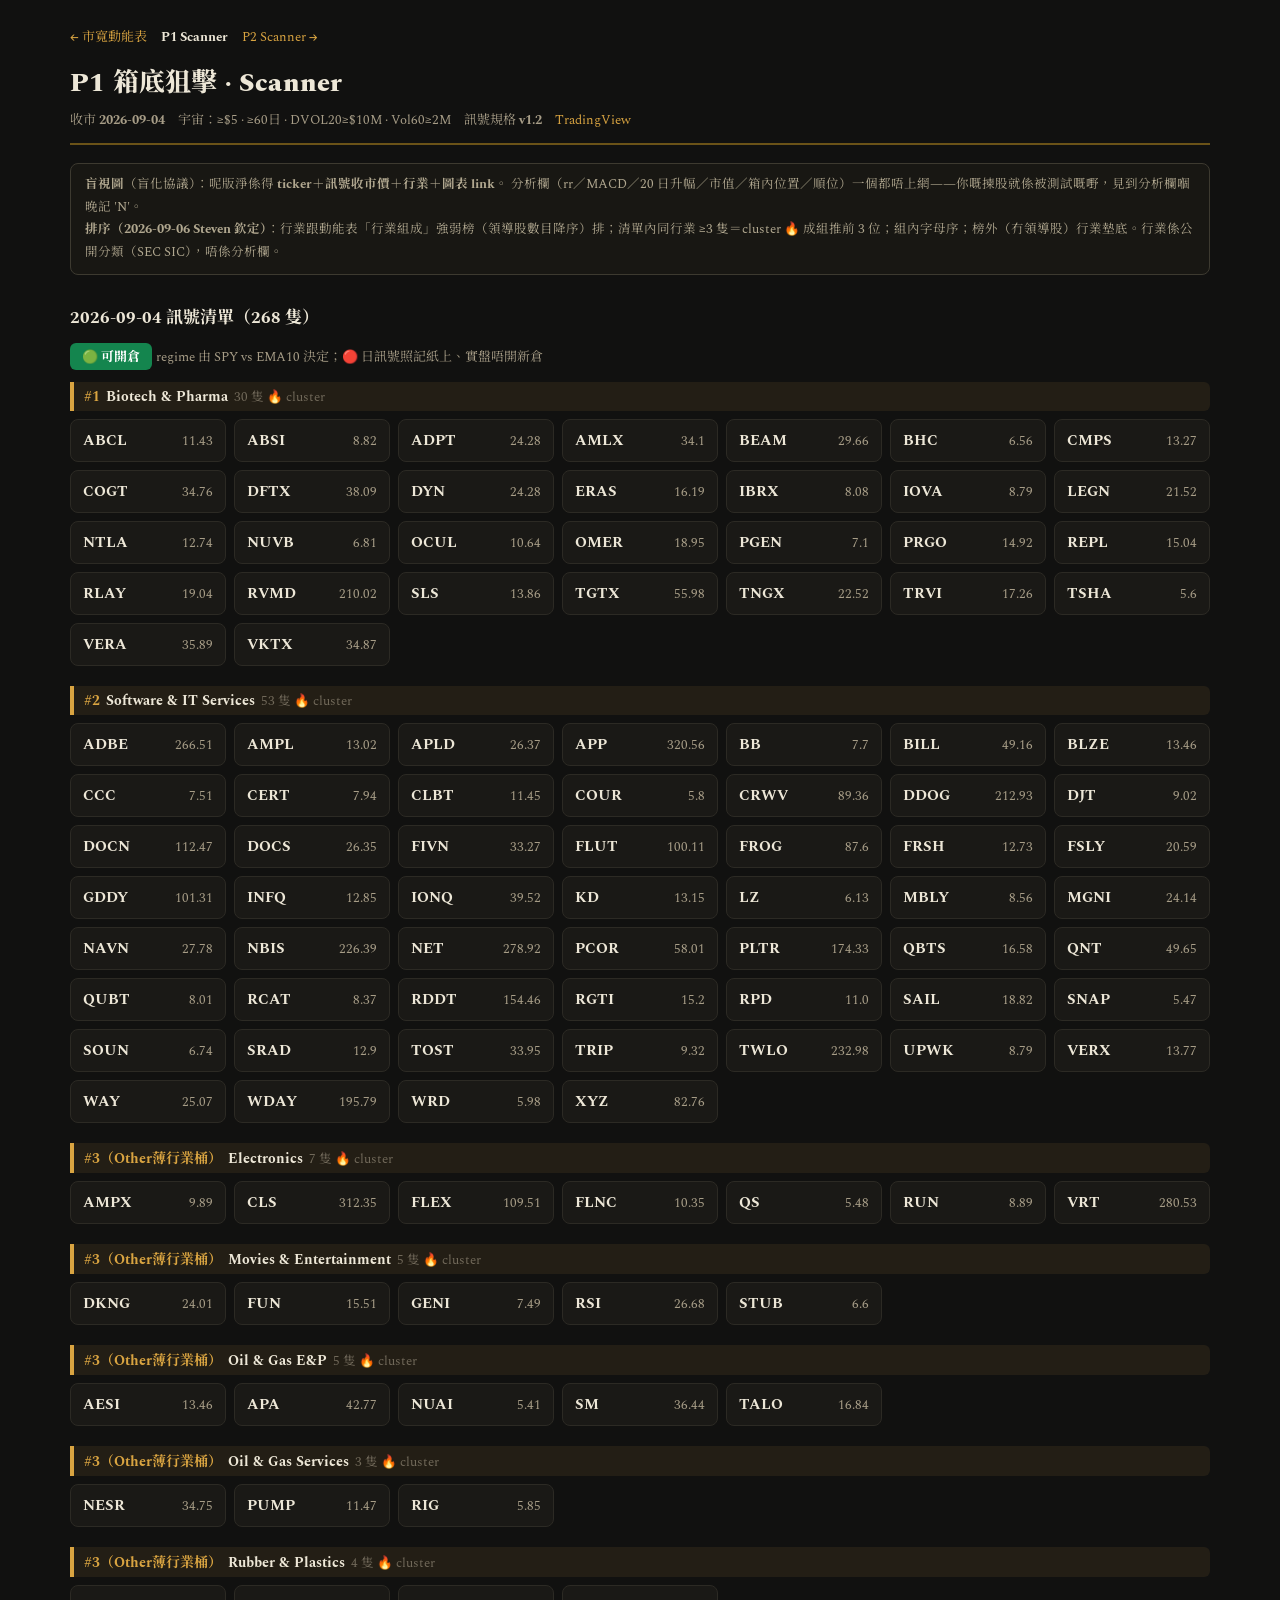
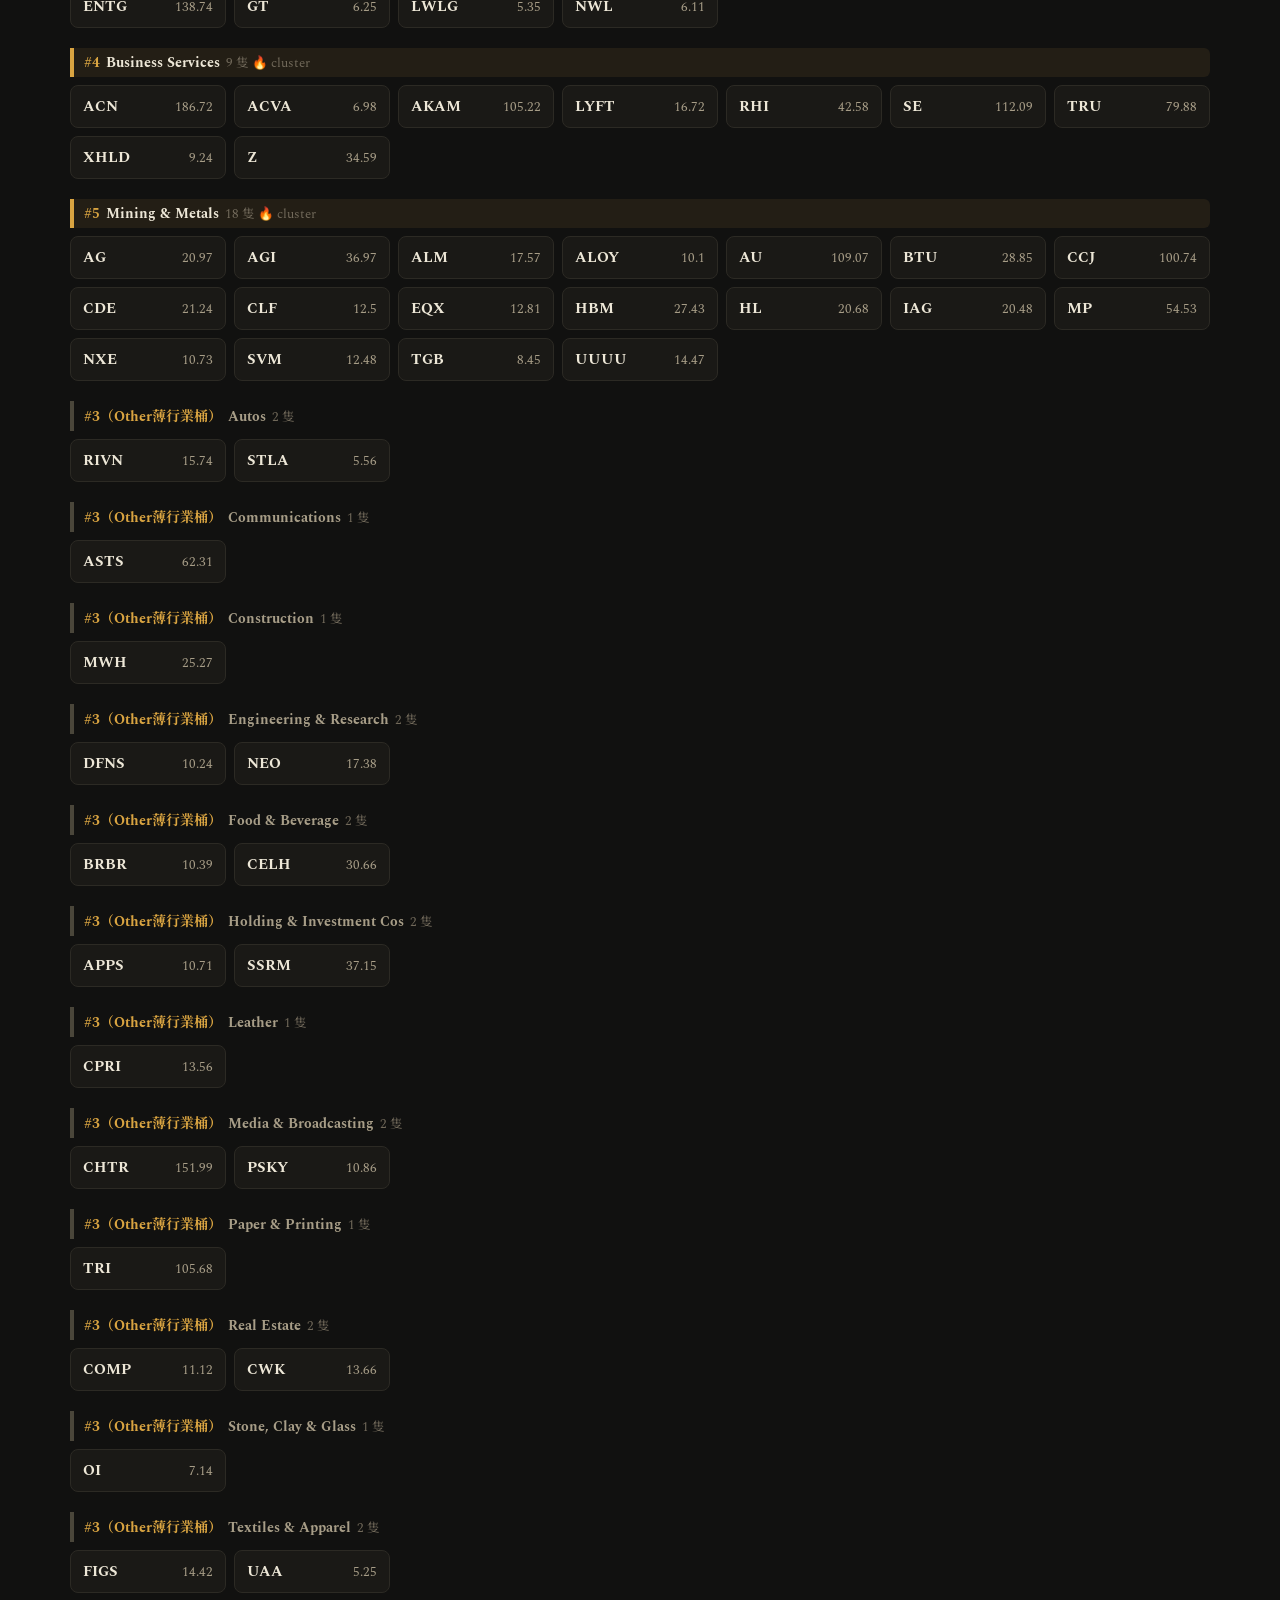
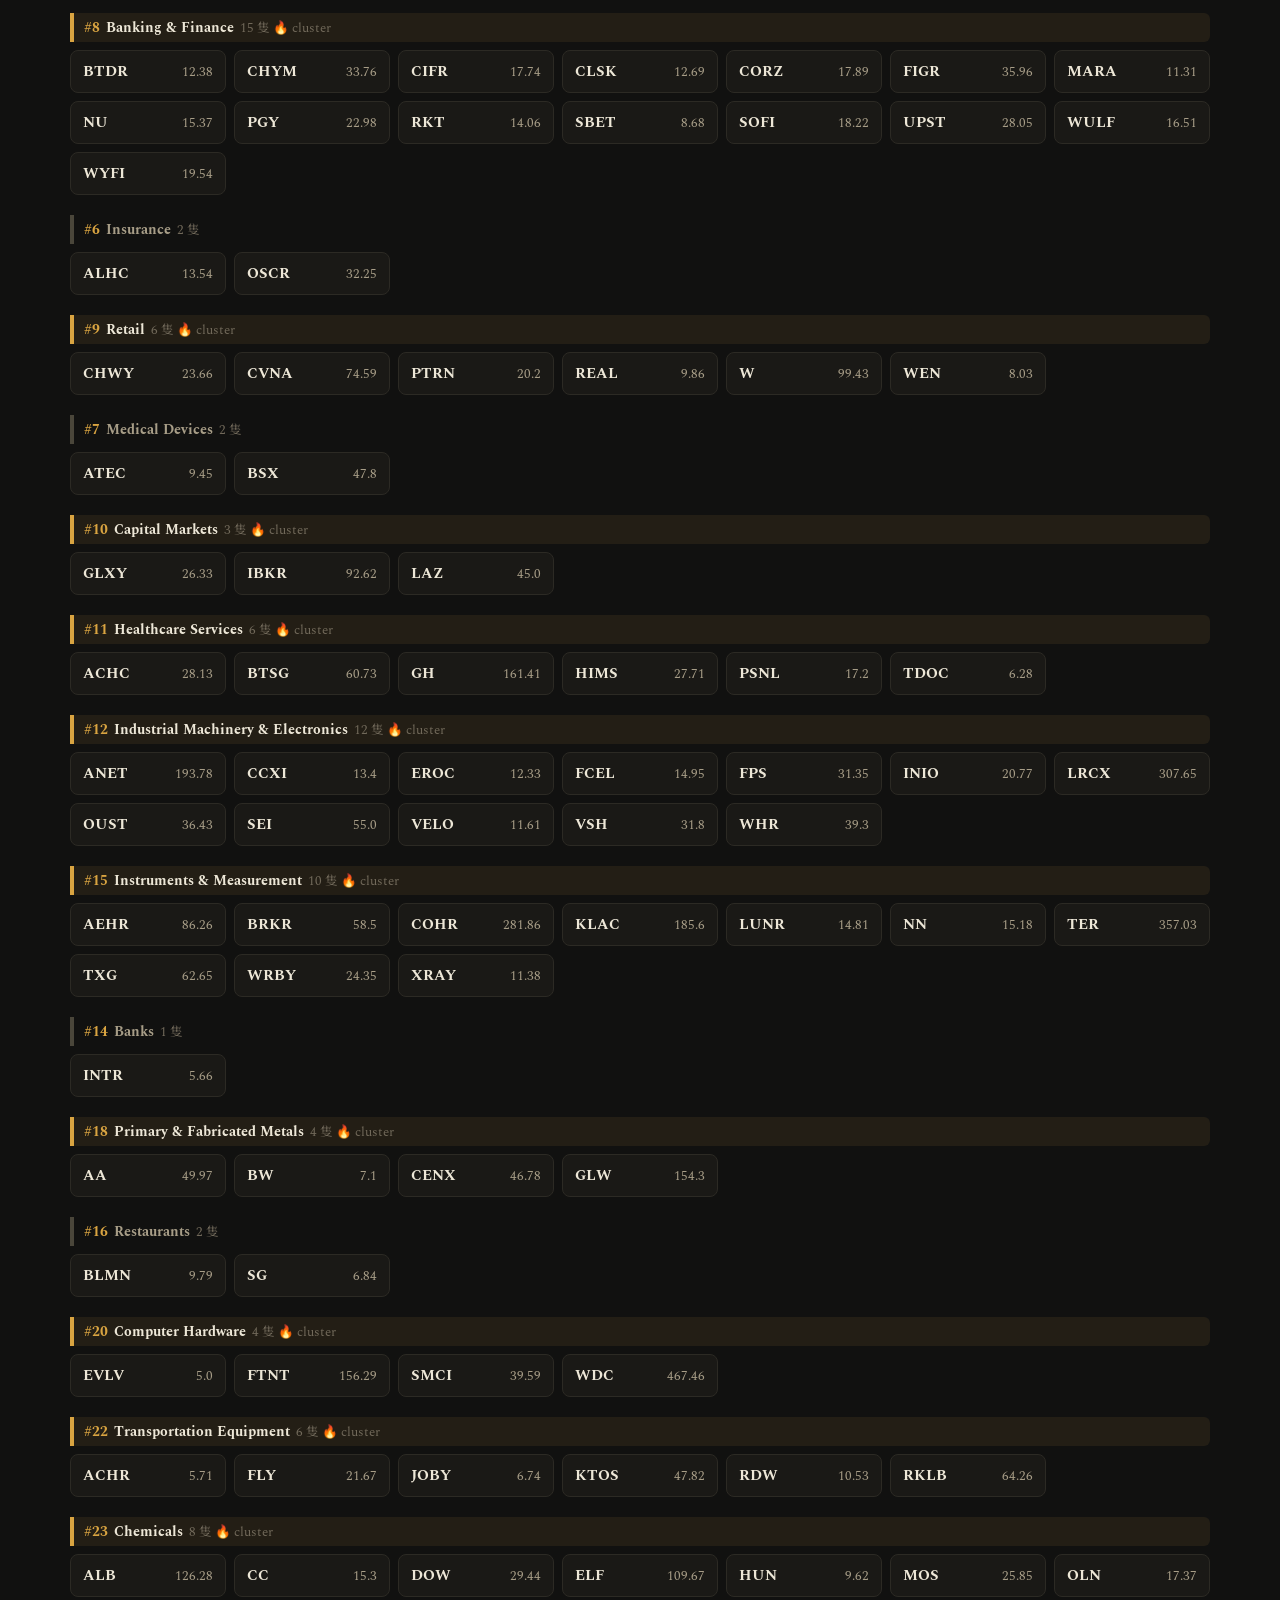
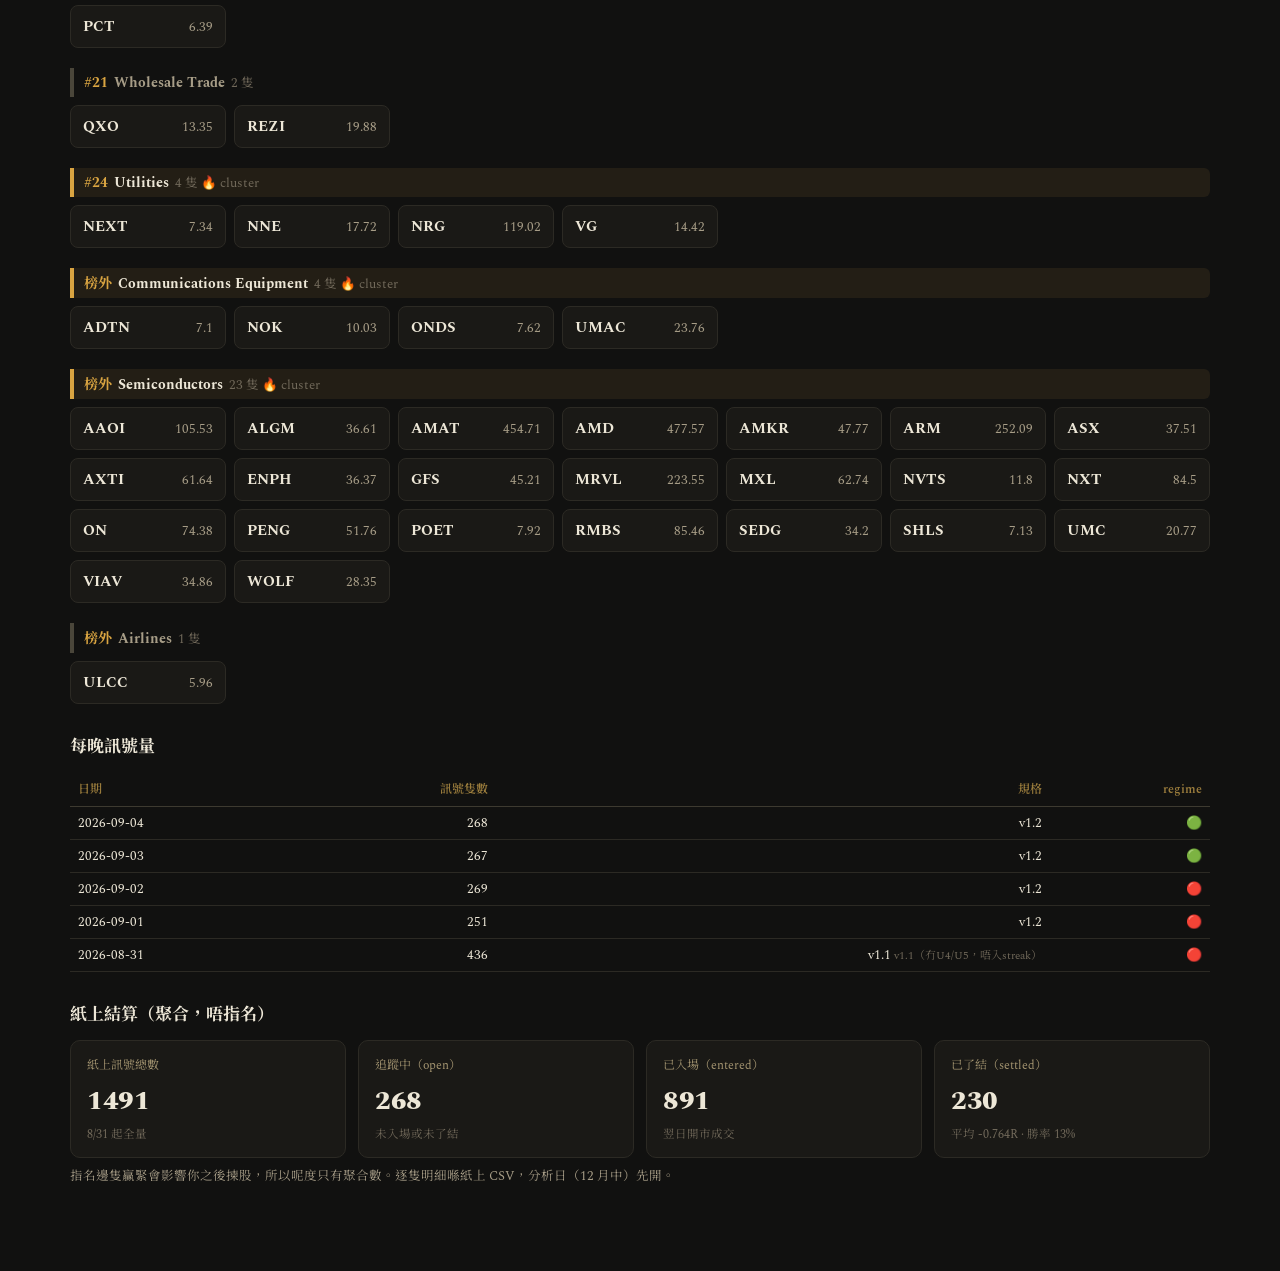
==== p1.html @ 2f3800c8 "站點上線：黑金主題＋P1/P2 scanner" ====
<!DOCTYPE html>
<html lang="zh-Hant">
<head>
<meta charset="UTF-8">
<meta name="viewport" content="width=device-width, initial-scale=1.0">
<title>P1 Scanner — 箱底狙擊</title>
<link rel="preconnect" href="https://fonts.googleapis.com">
<link rel="preconnect" href="https://fonts.gstatic.com" crossorigin>
<link href="https://fonts.googleapis.com/css2?family=Spectral:wght@400;600;700;800&family=Noto+Serif+TC:wght@400;600;700;900&display=swap" rel="stylesheet">
<link rel="stylesheet" href="theme.css">
</head>
<body>

<div class="nav"><a href="index.html">← 市寬動能表</a><span class="here">P1 Scanner</span><a href="p2.html">P2 Scanner →</a></div>

<h1>P1 箱底狙擊 · Scanner</h1>
<div class="sub" id="subline"></div>

<div class="blindbar">
  <b>盲視圖</b>（盲化協議）：呢版淨係得 <b>ticker＋訊號收市價＋行業＋圖表 link</b>。
  分析欄（rr／MACD／20 日升幅／市值／箱內位置／順位）一個都唔上網——你嘅揀股就係被測試嘅嘢，見到分析欄嗰晚記 'N'。<br>
  <b>排序（2026-09-06 Steven 欽定）</b>：行業跟動能表「行業組成」強弱榜（領導股數目降序）排；清單內同行業 ≥3 隻＝cluster 🔥 成組推前 3 位；組內字母序；榜外（冇領導股）行業墊底。行業係公開分類（SEC SIC），唔係分析欄。
</div>

<h2 id="latest-title"></h2>
<div id="regime-line" style="margin-bottom:12px;"></div>
<div id="blind"></div>

<h2>每晚訊號量</h2>
<div style="overflow-x:auto;">
<table id="daytbl">
  <thead><tr><th>日期</th><th>訊號隻數</th><th>規格</th><th>regime</th></tr></thead>
  <tbody></tbody>
</table>
</div>

<h2>紙上結算（聚合，唔指名）</h2>
<div class="cards" id="cards"></div>
<div class="note">指名邊隻贏緊會影響你之後揀股，所以呢度只有聚合數。逐隻明細喺紙上 CSV，分析日（12 月中）先開。</div>

<script>
fetch('scanners.json?v='+Date.now(),{cache:'no-store'}).then(r=>r.json()).then(S=>{
  const P1=S.p1;
  document.getElementById('subline').innerHTML=
    `收市 <b>${P1.asof}</b>　宇宙：≥$5 · ≥60日 · DVOL20≥$10M · Vol60≥2M　訊號規格 <b>v1.2</b>　<a href="https://www.tradingview.com/">TradingView</a>`;
  document.getElementById('latest-title').textContent=`${P1.asof} 訊號清單（${P1.blind_list.length} 隻）`;
  const rb = P1.regime==='🟢'
    ? '<span class="badge b-green">🟢 可開倉</span>'
    : '<span class="badge b-red">🔴 停手</span>';
  document.getElementById('regime-line').innerHTML=`${rb} <span style="font-size:13px;color:var(--tx2);">regime 由 SPY vs EMA10 決定；🔴 日訊號照記紙上、實盤唔開新倉</span>`;
  const g=document.getElementById('blind');
  (P1.groups||[]).forEach(gr=>{
    const rk = gr.rank>=999 ? '榜外' : (gr.named ? ('#'+(gr.rank+1)) : ('#'+(gr.rank+1)+'（Other薄行業桶）'));
    const hot = gr.hot ? ' 🔥 cluster' : '';
    const cells = gr.items.map(x=>
      `<div class="tkcell"><a href="https://www.tradingview.com/chart/?symbol=${x.t}" target="_blank">${x.t}</a><span class="px">${x.c}</span></div>`).join('');
    g.insertAdjacentHTML('beforeend',
      `<div class="grp"><div class="grp-h${gr.hot?' hot':''}"><span class="rk">${rk}</span>${gr.ind}<span class="cnt">${gr.n} 隻${hot}</span></div><div class="grid">${cells}</div></div>`);
  });
  const tb=document.querySelector('#daytbl tbody');
  [...P1.days].reverse().forEach(d=>{
    const sn = d.spec==='v1.1' ? ' <span class="spec-note">v1.1（冇U4/U5，唔入streak）</span>' : '';
    tb.insertAdjacentHTML('beforeend',`<tr><td>${d.date}</td><td>${d.n}</td><td>${d.spec}${sn}</td><td>${d.regime}</td></tr>`);
  });
  const A=P1.agg;
  document.getElementById('cards').innerHTML=`
    <div class="card"><div class="lbl">紙上訊號總數</div><div class="val">${A.total_rows}</div><div class="sub2">8/31 起全量</div></div>
    <div class="card"><div class="lbl">追蹤中（open）</div><div class="val">${A.open}</div><div class="sub2">未入場或未了結</div></div>
    <div class="card"><div class="lbl">已入場（entered）</div><div class="val">${A.entered}</div><div class="sub2">翌日開市成交</div></div>
    <div class="card"><div class="lbl">已了結（settled）</div><div class="val">${A.settled}</div><div class="sub2">${A.settled?('平均 '+A.mean_R+'R · 勝率 '+A.win_rate+'%'):'未有'}</div></div>`;
}).catch(e=>{
  document.getElementById('subline').textContent='⚠️ scanners.json load 唔到——同 Kimi 講聲。';
});
</script>
</body>
</html>
---- theme.css ----
/* ============================================================
   Steven 戰報主題 v1（2026-09-06 欽定：黑＋金，Claude 感 serif）
   全站共享：index.html／p1.html／p2.html＋之後所有新頁
   ============================================================ */
:root{
  --bg:#111110; --card:#1a1916; --line:#2c2a24; --line2:#3d3a30;
  --tx:#ede7d7; --tx2:#a79d87; --tx3:#71695a;
  --gold:#d9a441; --gold2:#f0c05a; --golddim:#9a7c3c;
  --up:#4cc07e; --dn:#e06552;
  --deepG:#10733f; --liteG-bg:rgba(76,192,126,.15); --liteG-tx:#7fd7a6;
  --deepR:#b8402f;  --liteR-bg:rgba(224,101,82,.15); --liteR-tx:#f09685;
  --mliG-bg:rgba(76,192,126,.10); --mliG-tx:#6fbf94;
  --mliR-bg:rgba(224,101,82,.10); --mliR-tx:#c98471;
}
*{ margin:0; padding:0; box-sizing:border-box; }
body{
  font-family:'Spectral','Noto Serif TC',Georgia,'Songti TC','PMingLiU',serif;
  background:var(--bg); color:var(--tx);
  padding:26px 20px 70px; max-width:1180px; margin:0 auto;
  -webkit-font-smoothing:antialiased;
}
::selection{ background:rgba(217,164,65,.35); }

h1{ font-size:26px; font-weight:800; margin-bottom:6px; letter-spacing:.2px; }
h2{ font-size:17px; font-weight:700; margin:28px 0 12px; color:var(--tx); }
.sub{ color:var(--tx2); font-size:13px; padding-bottom:12px; border-bottom:2px solid #6b5318; margin-bottom:18px; line-height:1.7; }
.note{ color:var(--tx2); font-size:12.5px; line-height:1.8; margin-bottom:12px; }
a{ color:var(--gold); text-decoration:none; }
a:hover{ color:var(--gold2); text-decoration:underline; }

/* ---- 導航 ---- */
.nav{ font-size:13px; margin-bottom:14px; }
.nav a{ color:var(--gold); text-decoration:none; margin-right:14px; }
.nav a:hover{ color:var(--gold2); text-decoration:underline; }
.nav .here{ color:var(--tx); font-weight:700; margin-right:14px; }

/* ---- 表格 ---- */
table{ width:100%; border-collapse:collapse; font-size:13px; }
th{ text-align:right; font-weight:600; color:var(--golddim); padding:7px 8px; border-bottom:1.5px solid var(--line2); white-space:nowrap; font-size:12px; }
th:first-child, td:first-child{ text-align:left; }
td{ text-align:right; padding:6px 8px; border-bottom:1px solid var(--line); font-variant-numeric:tabular-nums; white-space:nowrap; }
tr:hover td{ background:#1e1d19; }
td.tk{ text-align:left; font-weight:700; }
td.tk a, .tk a{ color:var(--tx); text-decoration:none; border-bottom:1px dotted var(--tx3); font-weight:700; }
td.tk a:hover, .tk a:hover{ color:var(--gold); border-bottom-color:var(--gold); text-decoration:none; }

/* ---- 色階（CupSir 規則 dark 版）---- */
.up{ color:var(--up); } .dn{ color:var(--dn); }
.c-deepG{ background:var(--deepG); color:#fff; font-weight:700; }
.c-liteG{ background:var(--liteG-bg); color:var(--liteG-tx); }
.c-deepR{ background:var(--deepR); color:#fff; font-weight:700; }
.c-liteR{ background:var(--liteR-bg); color:var(--liteR-tx); }
.c-mliG{ background:var(--mliG-bg); color:var(--mliG-tx); }
.c-mliR{ background:var(--mliR-bg); color:var(--mliR-tx); }
.exc-pos{ color:var(--up); font-weight:600; } .exc-neg{ color:var(--dn); }

/* ---- 卡片 ---- */
.cards{ display:grid; grid-template-columns:repeat(auto-fit,minmax(160px,1fr)); gap:12px; margin-bottom:8px; }
.card{ border:1px solid var(--line); border-radius:10px; padding:14px 16px; background:var(--card); }
.card .lbl{ font-size:12px; color:#a39470; margin-bottom:6px; }
.card .val{ font-size:26px; font-weight:800; letter-spacing:-.5px; }
.card .val.small{ font-size:22px; }
.card .sub2{ font-size:11.5px; color:var(--tx3); margin-top:4px; }

/* ---- 圖/圖例 ---- */
.legend{ font-size:11.5px; color:var(--tx3); margin-top:12px; line-height:2; }
.legend .sw{ display:inline-block; width:10px; height:10px; border-radius:2px; margin:0 4px 0 12px; vertical-align:middle; }
.legend .sw:first-child{ margin-left:0; }
.pulse-wrap{ border:1px solid var(--line); border-radius:10px; padding:14px 12px 8px; margin-top:6px; background:var(--card); }
.ibar-wrap{ position:relative; height:14px; background:transparent; width:100%; }
.ibar{ position:absolute; left:0; top:2px; height:10px; background:var(--gold); border-radius:2px; min-width:2px; }
.itick{ position:absolute; top:0; width:2px; height:14px; background:var(--tx3); }

/* ---- 徽章/條 ---- */
.badge{ display:inline-block; color:#fff; border-radius:6px; padding:3px 12px; font-weight:700; font-size:13px; }
.b-green{ background:#14854e; } .b-red{ background:var(--deepR); }
.stale, .warnbar{ background:#2b2110; border:1px solid #6b5318; border-radius:8px; padding:12px 16px; font-size:13px; color:#e8bd55; margin-bottom:16px; line-height:1.8; }
.blindbar{ background:#181713; border:1px solid var(--line2); border-radius:8px; padding:10px 14px; font-size:12.5px; color:#b0a78f; margin-bottom:14px; line-height:1.8; }
.battle{ background:var(--card); border:1px solid var(--line2); border-radius:12px; padding:18px; }
.battle h2{ margin-top:0; }
.battle ul{ padding-left:20px; font-size:13.5px; line-height:2.1; color:var(--tx); }
.battle .tag{ display:inline-block; font-size:11px; background:var(--gold); color:#16140f; border-radius:4px; padding:1px 7px; margin-right:6px; vertical-align:1px; font-weight:700; }
.sec-div{ margin-top:48px; }

/* ---- P1/P2 頁專用 ---- */
.cond{ border:1px solid var(--line); border-radius:8px; padding:12px 14px; margin-bottom:8px; display:flex; gap:12px; align-items:baseline; background:var(--card); }
.cond .no{ font-weight:800; color:var(--gold); font-size:15px; min-width:22px; }
.cond .tx{ font-size:13.5px; line-height:1.6; }
.grid{ display:grid; grid-template-columns:repeat(auto-fill,minmax(150px,1fr)); gap:8px; }
.grp{ margin-bottom:20px; }
.grp-h{ font-size:14px; font-weight:700; margin-bottom:8px; padding:4px 10px; border-left:4px solid #4a463a; color:var(--tx2); }
.grp-h.hot{ border-left-color:var(--gold); color:var(--tx); background:rgba(217,164,65,.09); border-radius:0 6px 6px 0; }
.grp-h .rk{ color:var(--gold); margin-right:6px; }
.grp-h .cnt{ color:var(--tx3); font-weight:400; font-size:12.5px; margin-left:6px; }
.tkcell{ border:1px solid var(--line); border-radius:8px; padding:9px 12px; display:flex; justify-content:space-between; align-items:baseline; background:var(--card); }
.tkcell a{ font-weight:700; color:var(--tx); text-decoration:none; font-size:15px; }
.tkcell a:hover{ color:var(--gold); }
.tkcell .px{ color:var(--tx2); font-size:13px; font-variant-numeric:tabular-nums; }
.spec-note{ font-size:11px; color:var(--tx3); }
.tag{ display:inline-block; font-size:10.5px; color:var(--tx3); border:1px solid var(--line2); border-radius:4px; padding:0 5px; margin-left:6px; vertical-align:1px; }
.test-row td{ color:var(--tx3); }
.g-ok{ color:var(--up); }
.g-no{ color:var(--dn); }
.pc{ color:var(--tx2); font-variant-numeric:tabular-nums; }
.pc.hi{ color:var(--gold); font-weight:700; }
.rr-na{ color:var(--up); font-size:12px; }

@media (max-width:640px){
  h1{ font-size:21px; } .card .val{ font-size:20px; }
  td,th{ padding:5px 5px; font-size:11.5px; }
  .grid{ grid-template-columns:repeat(auto-fill,minmax(120px,1fr)); }
}
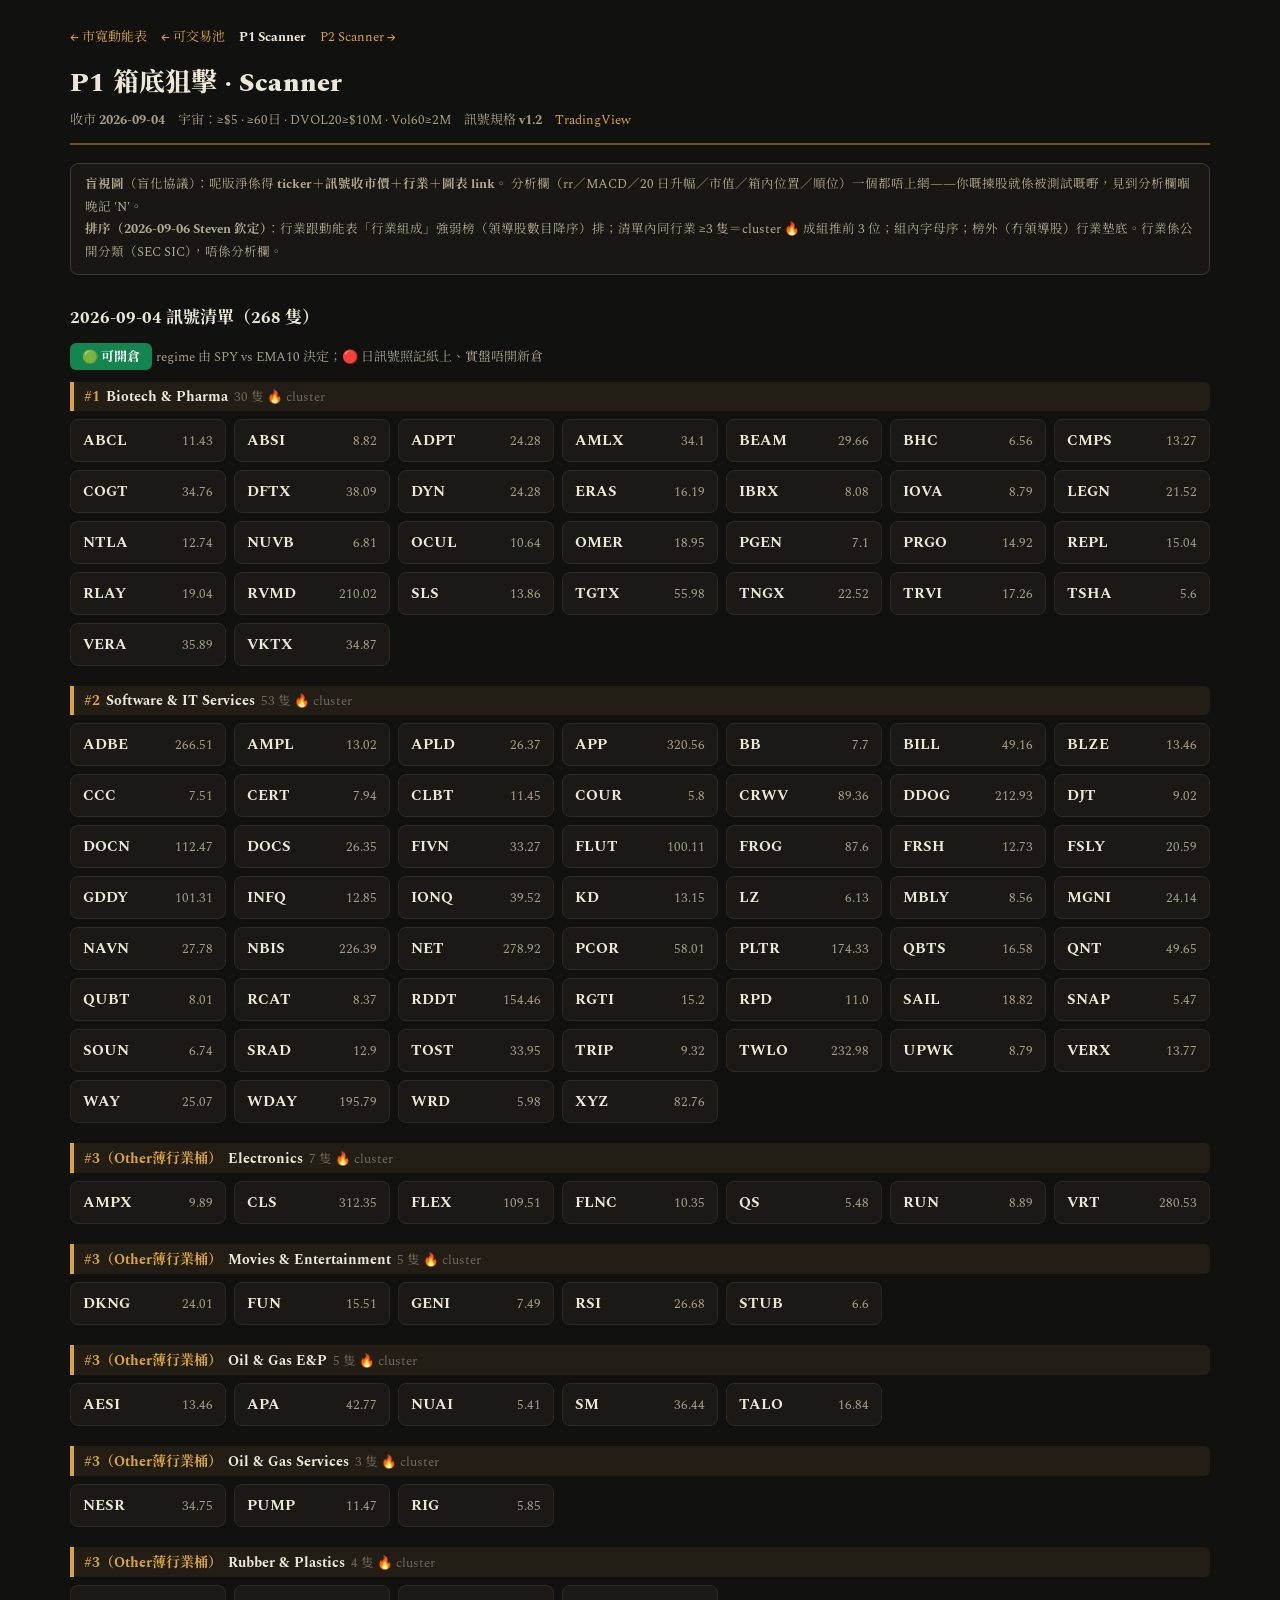
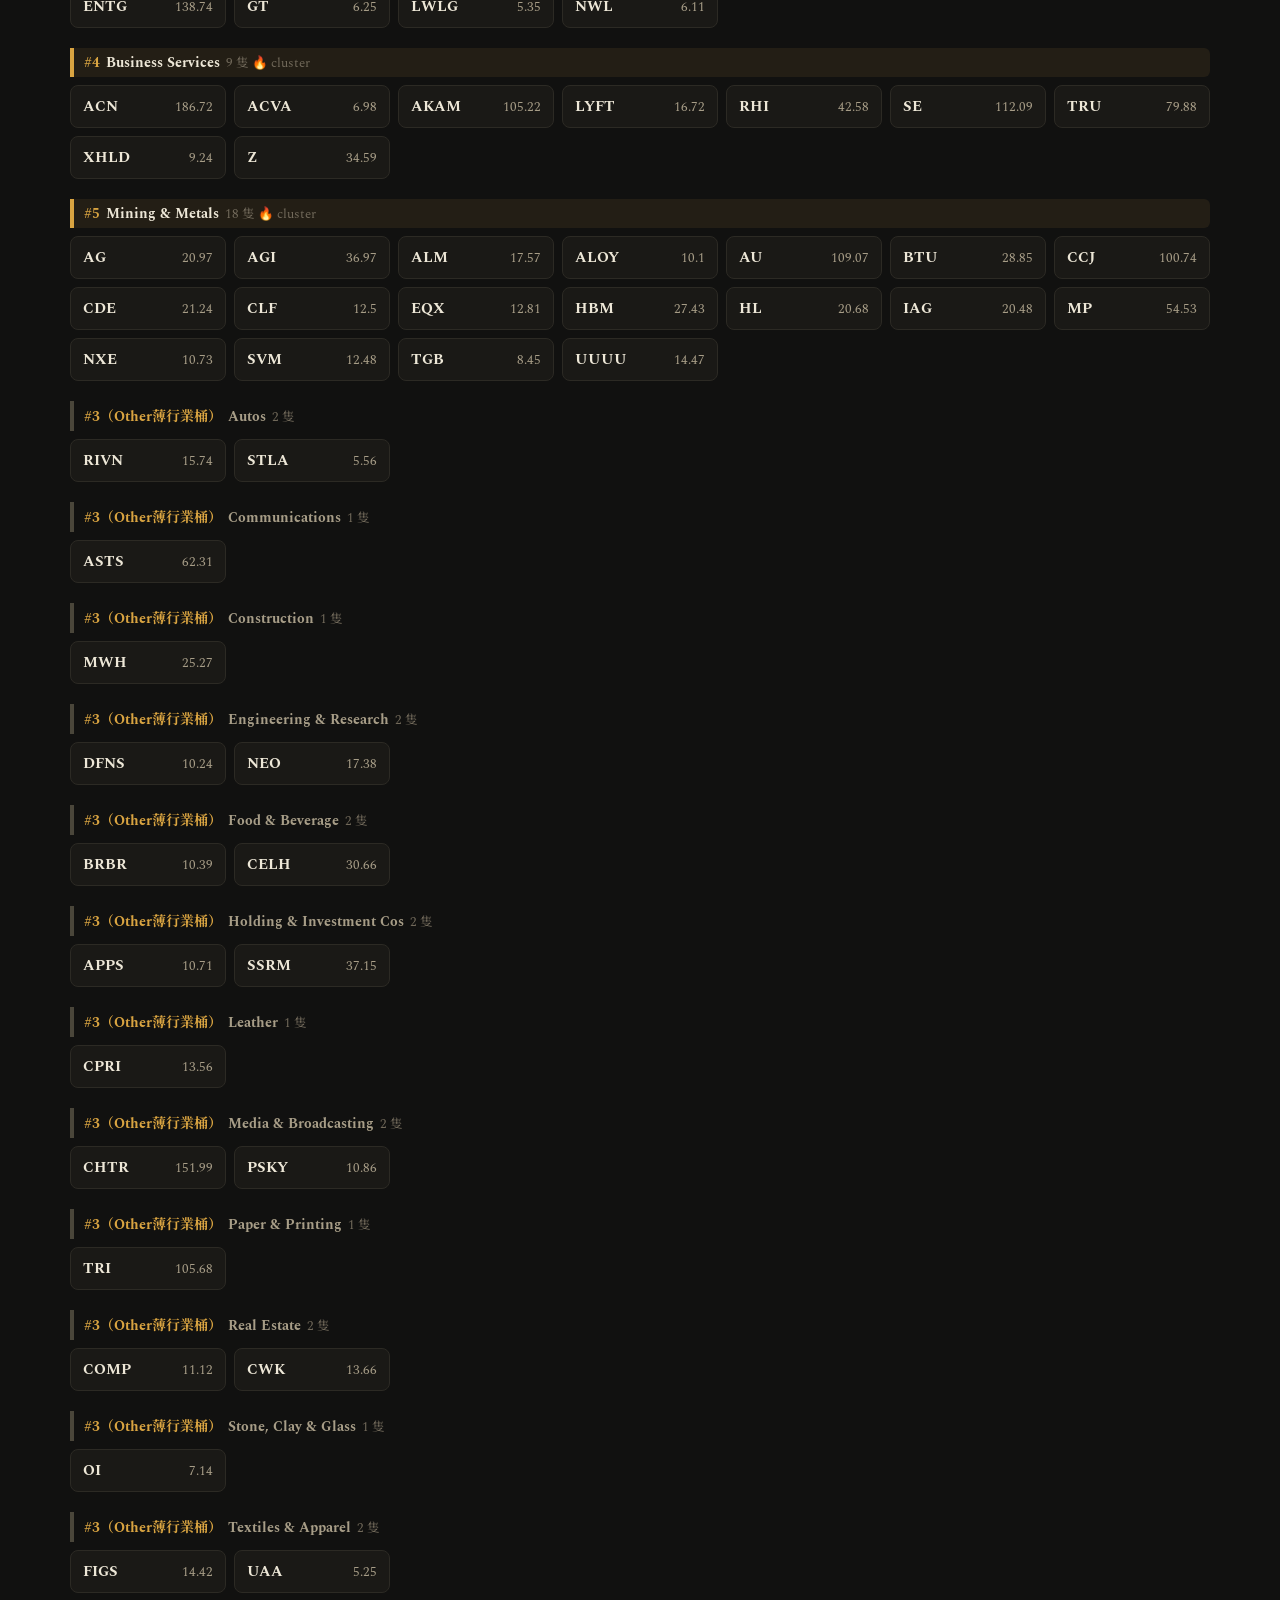
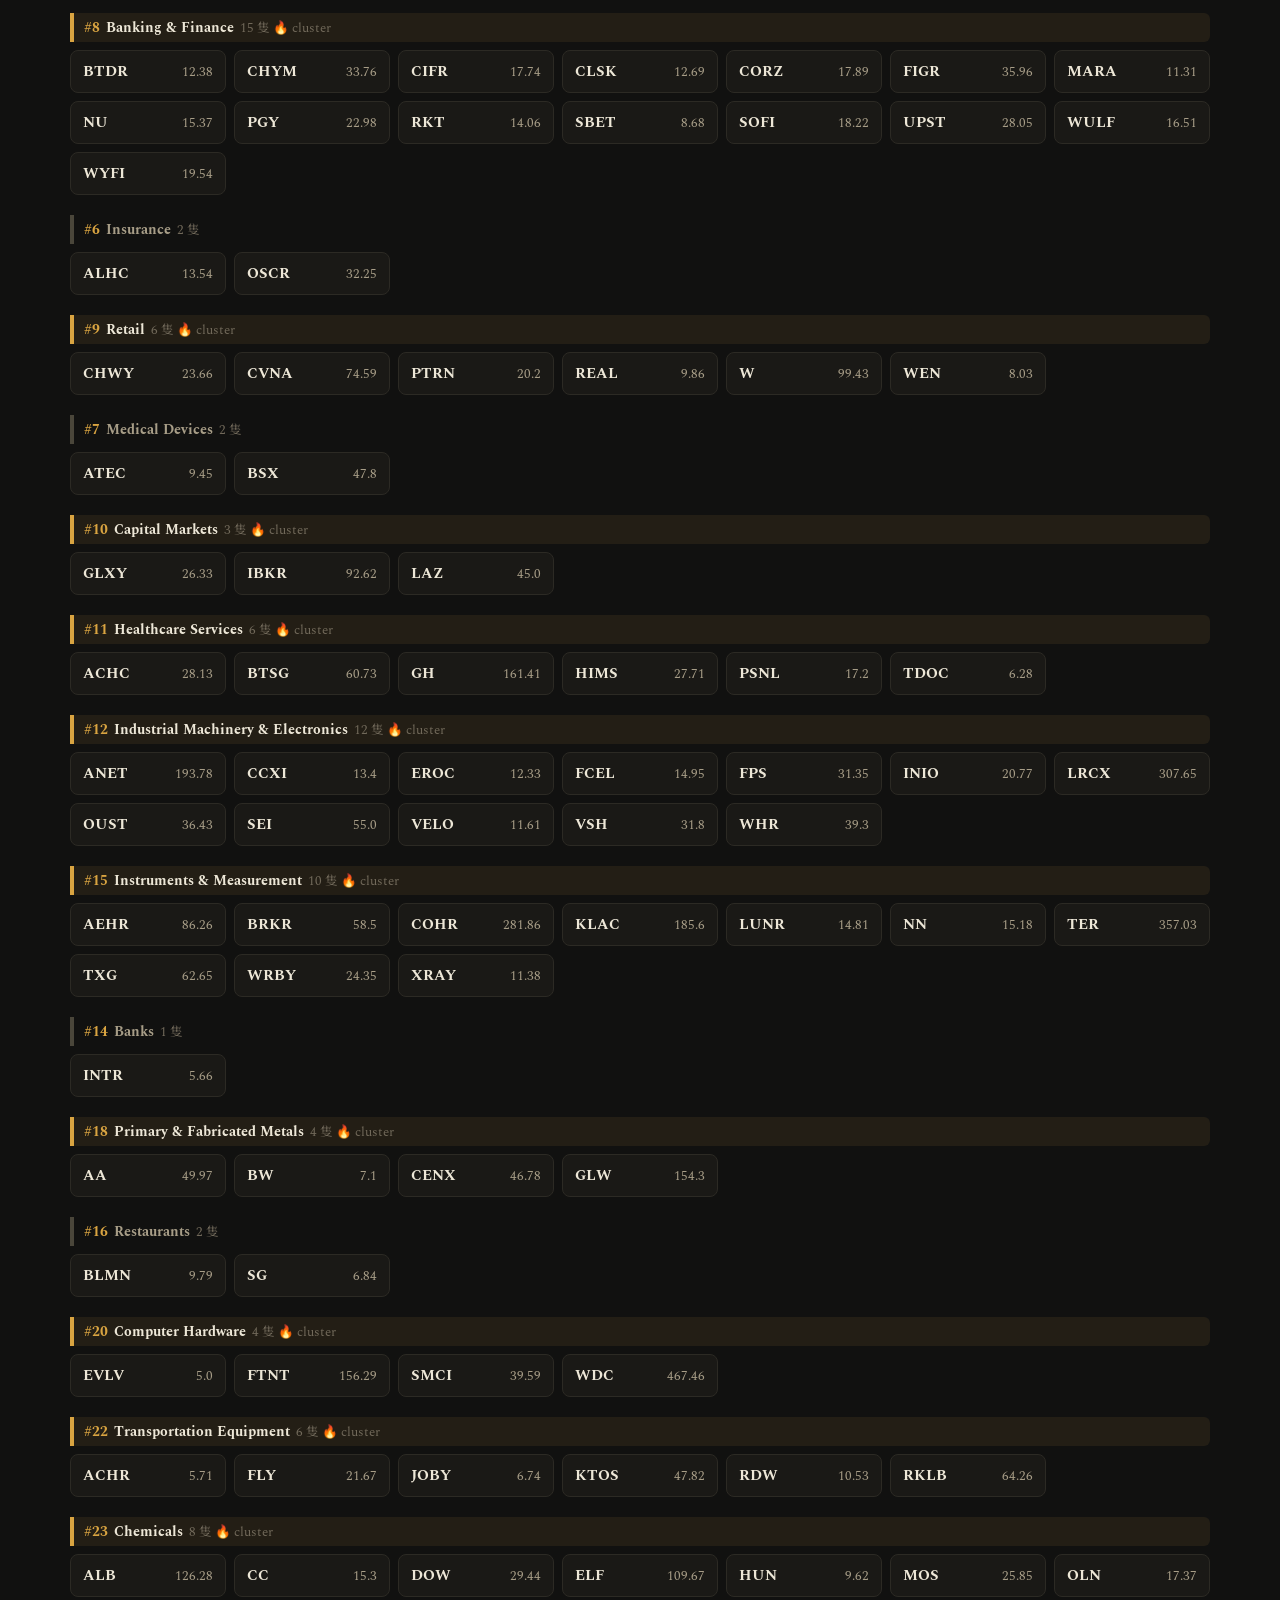
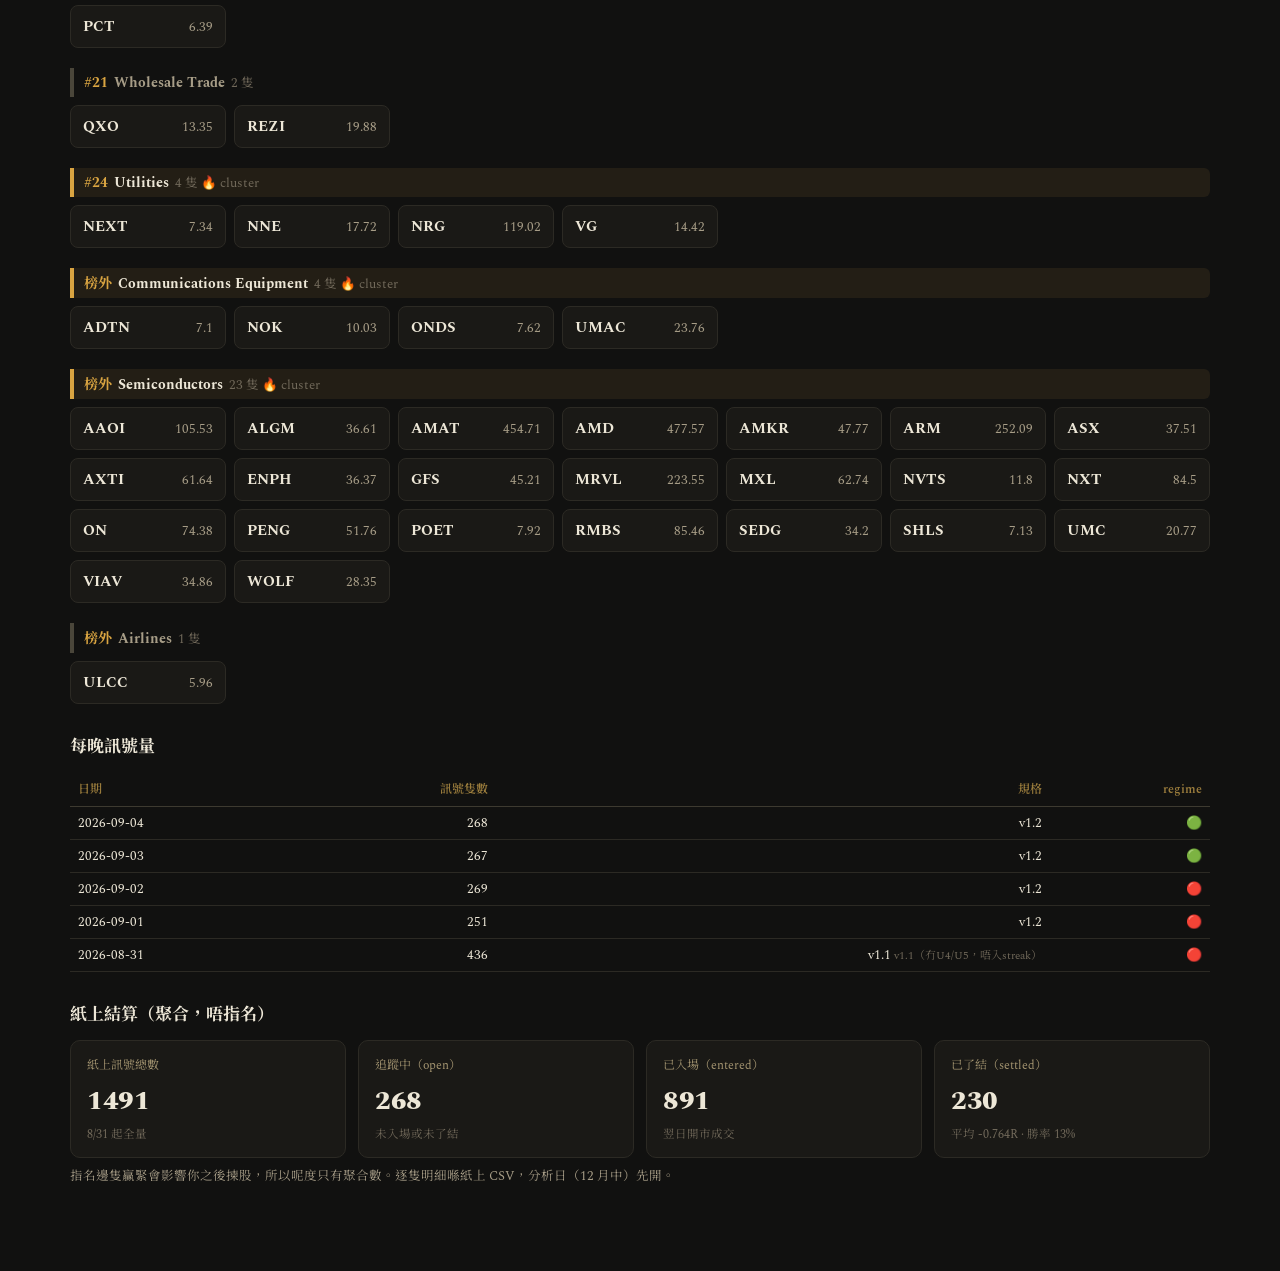
==== commit 5bdce448: "網站四頁制：可交易池獨立頁＋P2限價" ====
--- a/p1.html
+++ b/p1.html
@@ -11,7 +11,7 @@
 </head>
 <body>
 
-<div class="nav"><a href="index.html">← 市寬動能表</a><span class="here">P1 Scanner</span><a href="p2.html">P2 Scanner →</a></div>
+<div class="nav"><a href="index.html">← 市寬動能表</a><a href="pool.html">← 可交易池</a><span class="here">P1 Scanner</span><a href="p2.html">P2 Scanner →</a></div>
 
 <h1>P1 箱底狙擊 · Scanner</h1>
 <div class="sub" id="subline"></div>
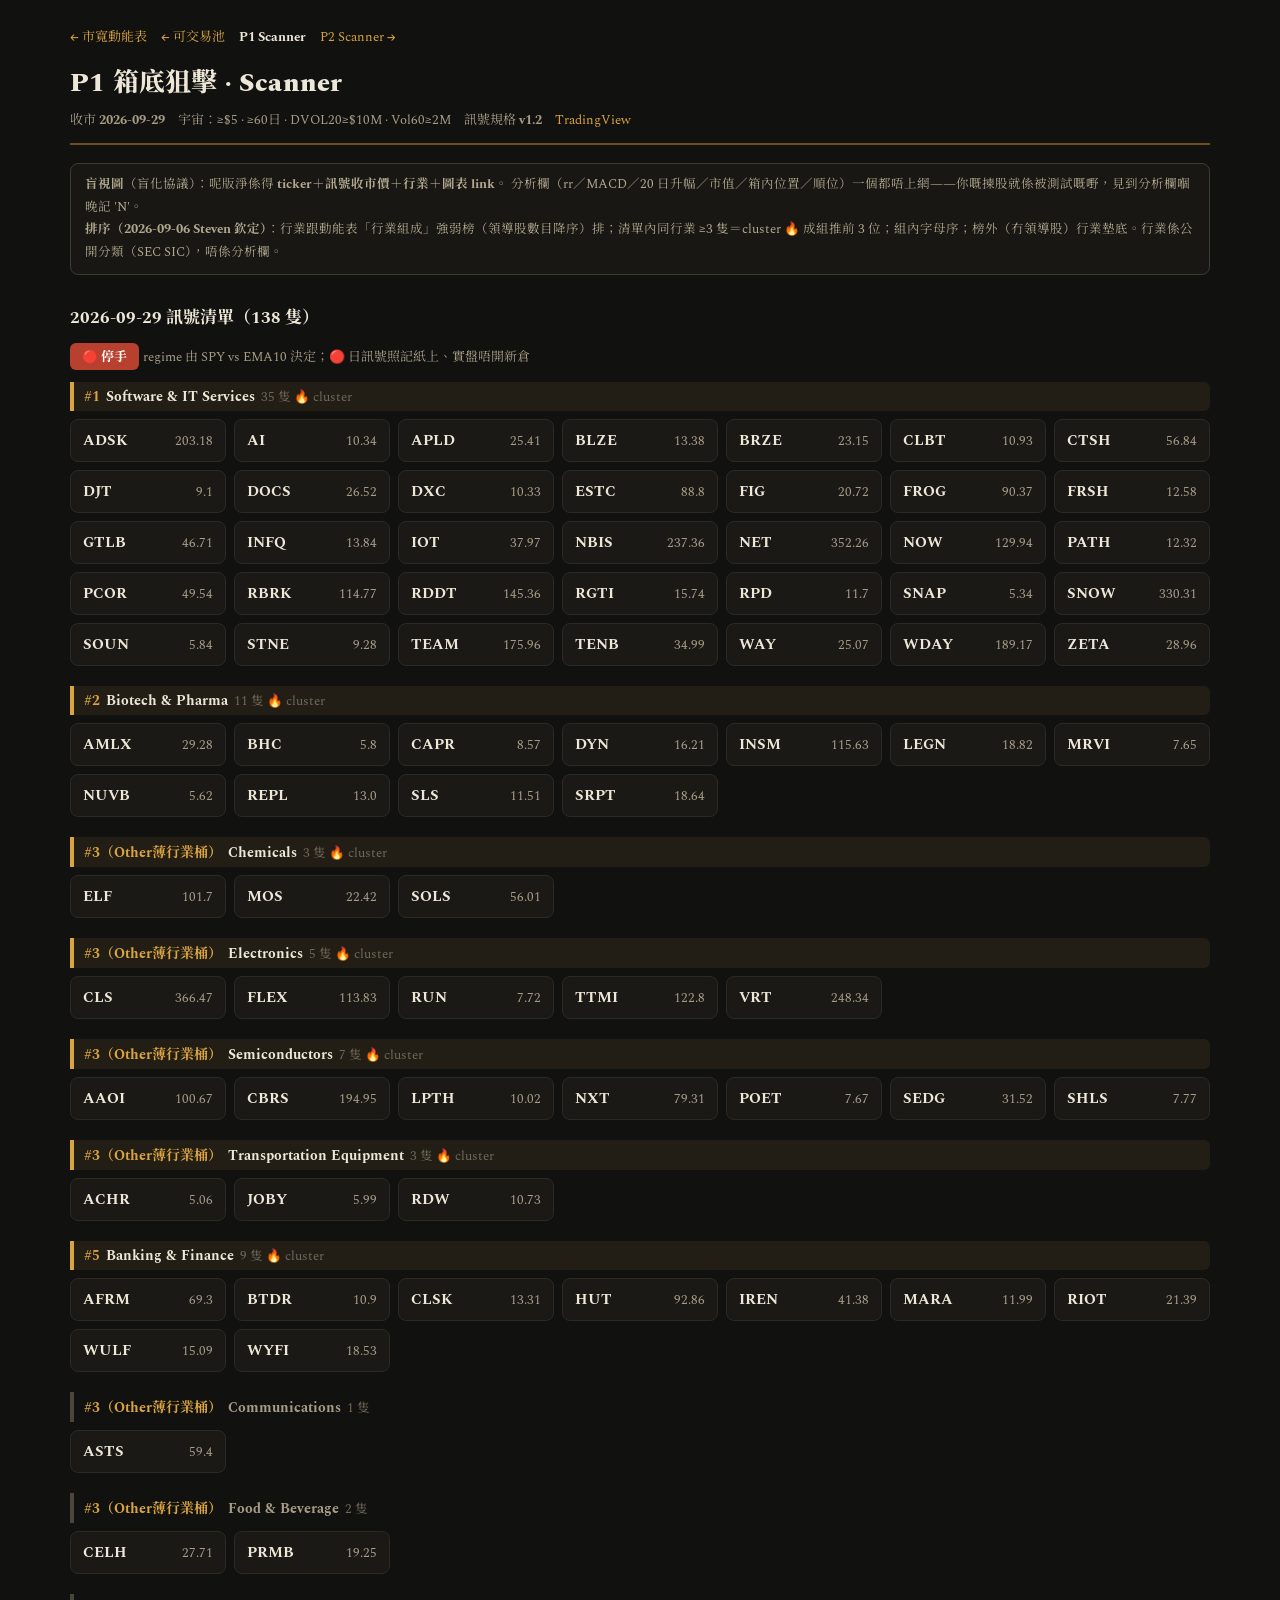
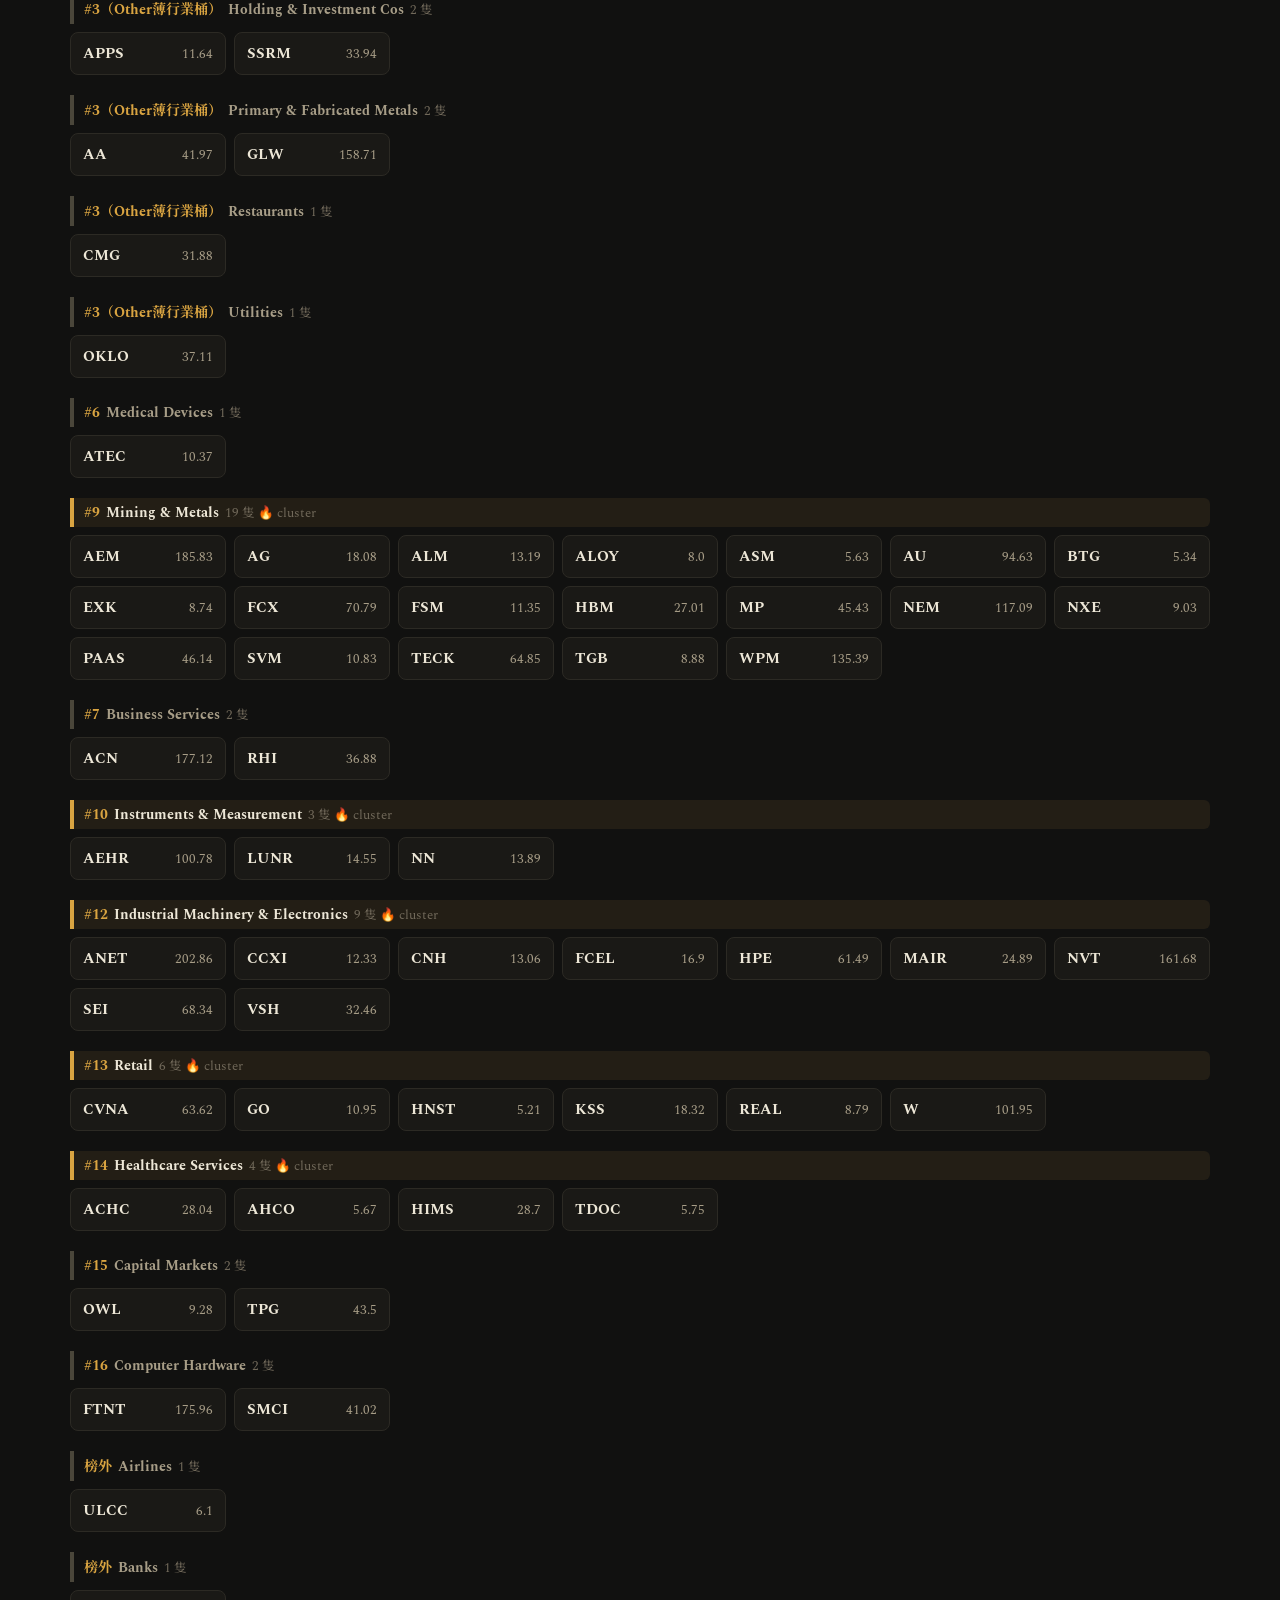
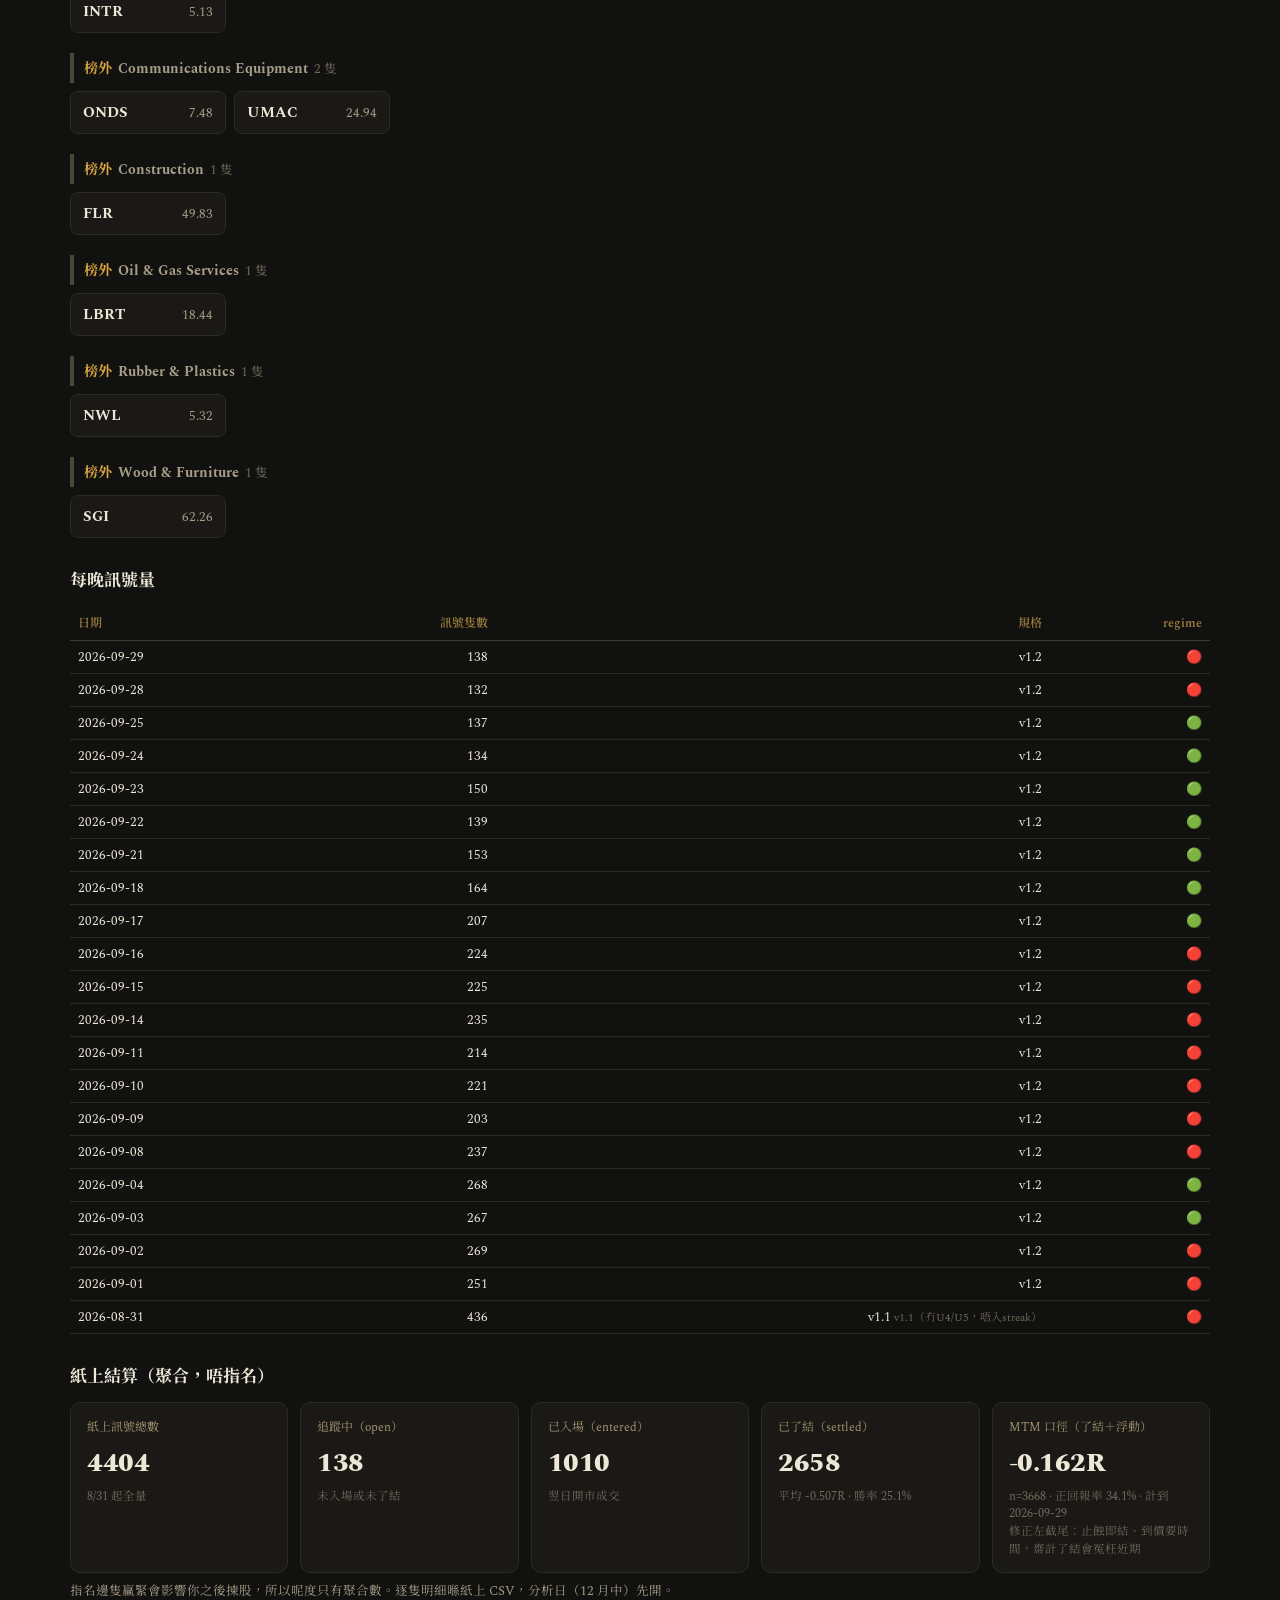
==== commit d720ca71: "9/29 朝早鏈：921閘連續兩日唔過＋MTM口徑＋pool修復" ====
--- a/p1.html
+++ b/p1.html
@@ -67,7 +67,8 @@
     <div class="card"><div class="lbl">紙上訊號總數</div><div class="val">${A.total_rows}</div><div class="sub2">8/31 起全量</div></div>
     <div class="card"><div class="lbl">追蹤中（open）</div><div class="val">${A.open}</div><div class="sub2">未入場或未了結</div></div>
     <div class="card"><div class="lbl">已入場（entered）</div><div class="val">${A.entered}</div><div class="sub2">翌日開市成交</div></div>
-    <div class="card"><div class="lbl">已了結（settled）</div><div class="val">${A.settled}</div><div class="sub2">${A.settled?('平均 '+A.mean_R+'R · 勝率 '+A.win_rate+'%'):'未有'}</div></div>`;
+    <div class="card"><div class="lbl">已了結（settled）</div><div class="val">${A.settled}</div><div class="sub2">${A.settled?('平均 '+A.mean_R+'R · 勝率 '+A.win_rate+'%'):'未有'}</div></div>
+    <div class="card"><div class="lbl">MTM 口徑（了結＋浮動）</div><div class="val">${A.mtm_n?(A.mtm_mean_R+'R'):'—'}</div><div class="sub2">${A.mtm_n?('n='+A.mtm_n+' · 正回報率 '+A.mtm_win_rate+'% · 計到 '+A.mtm_asof+'<br>修正左截尾：止蝕即結、到價要時間，齋計了結會冤枉近期'):'未有'}</div></div>`;
 }).catch(e=>{
   document.getElementById('subline').textContent='⚠️ scanners.json load 唔到——同 Kimi 講聲。';
 });
--- a/theme.css
+++ b/theme.css
@@ -46,6 +46,9 @@
 
 /* ---- 色階（CupSir 規則 dark 版）---- */
 .up{ color:var(--up); } .dn{ color:var(--dn); }
+/* summary card 深字版色階（2026-09-29 CupSir 版：%線上低＝綠、動力股佔比低＝紅） */
+.DG{ color:var(--up); font-weight:800; } .G{ color:var(--up); font-weight:800; }
+.DR{ color:var(--dn); font-weight:800; } .R{ color:var(--dn); font-weight:800; }
 .c-deepG{ background:var(--deepG); color:#fff; font-weight:700; }
 .c-liteG{ background:var(--liteG-bg); color:var(--liteG-tx); }
 .c-deepR{ background:var(--deepR); color:#fff; font-weight:700; }
@@ -106,7 +109,12 @@
 .rr-na{ color:var(--up); font-size:12px; }
 
 @media (max-width:640px){
+  body{ padding:20px 6px 60px; }
   h1{ font-size:21px; } .card .val{ font-size:20px; }
   td,th{ padding:5px 5px; font-size:11.5px; }
   .grid{ grid-template-columns:repeat(auto-fill,minmax(120px,1fr)); }
+  /* 每日監察表手機版：方案 A 精簡 8 欄（2026-09-17 Steven 揀）——收埋 QQQ ATR／MLI N／股票總數／S&P 500 */
+  #dailytbl th:nth-child(n+9), #dailytbl td:nth-child(n+9){ display:none; }
+  #dailytbl th, #dailytbl td{ padding:6px 3px; font-size:12.5px; }
+  #dailytbl th{ font-size:11px; padding:6px 2px; }
 }
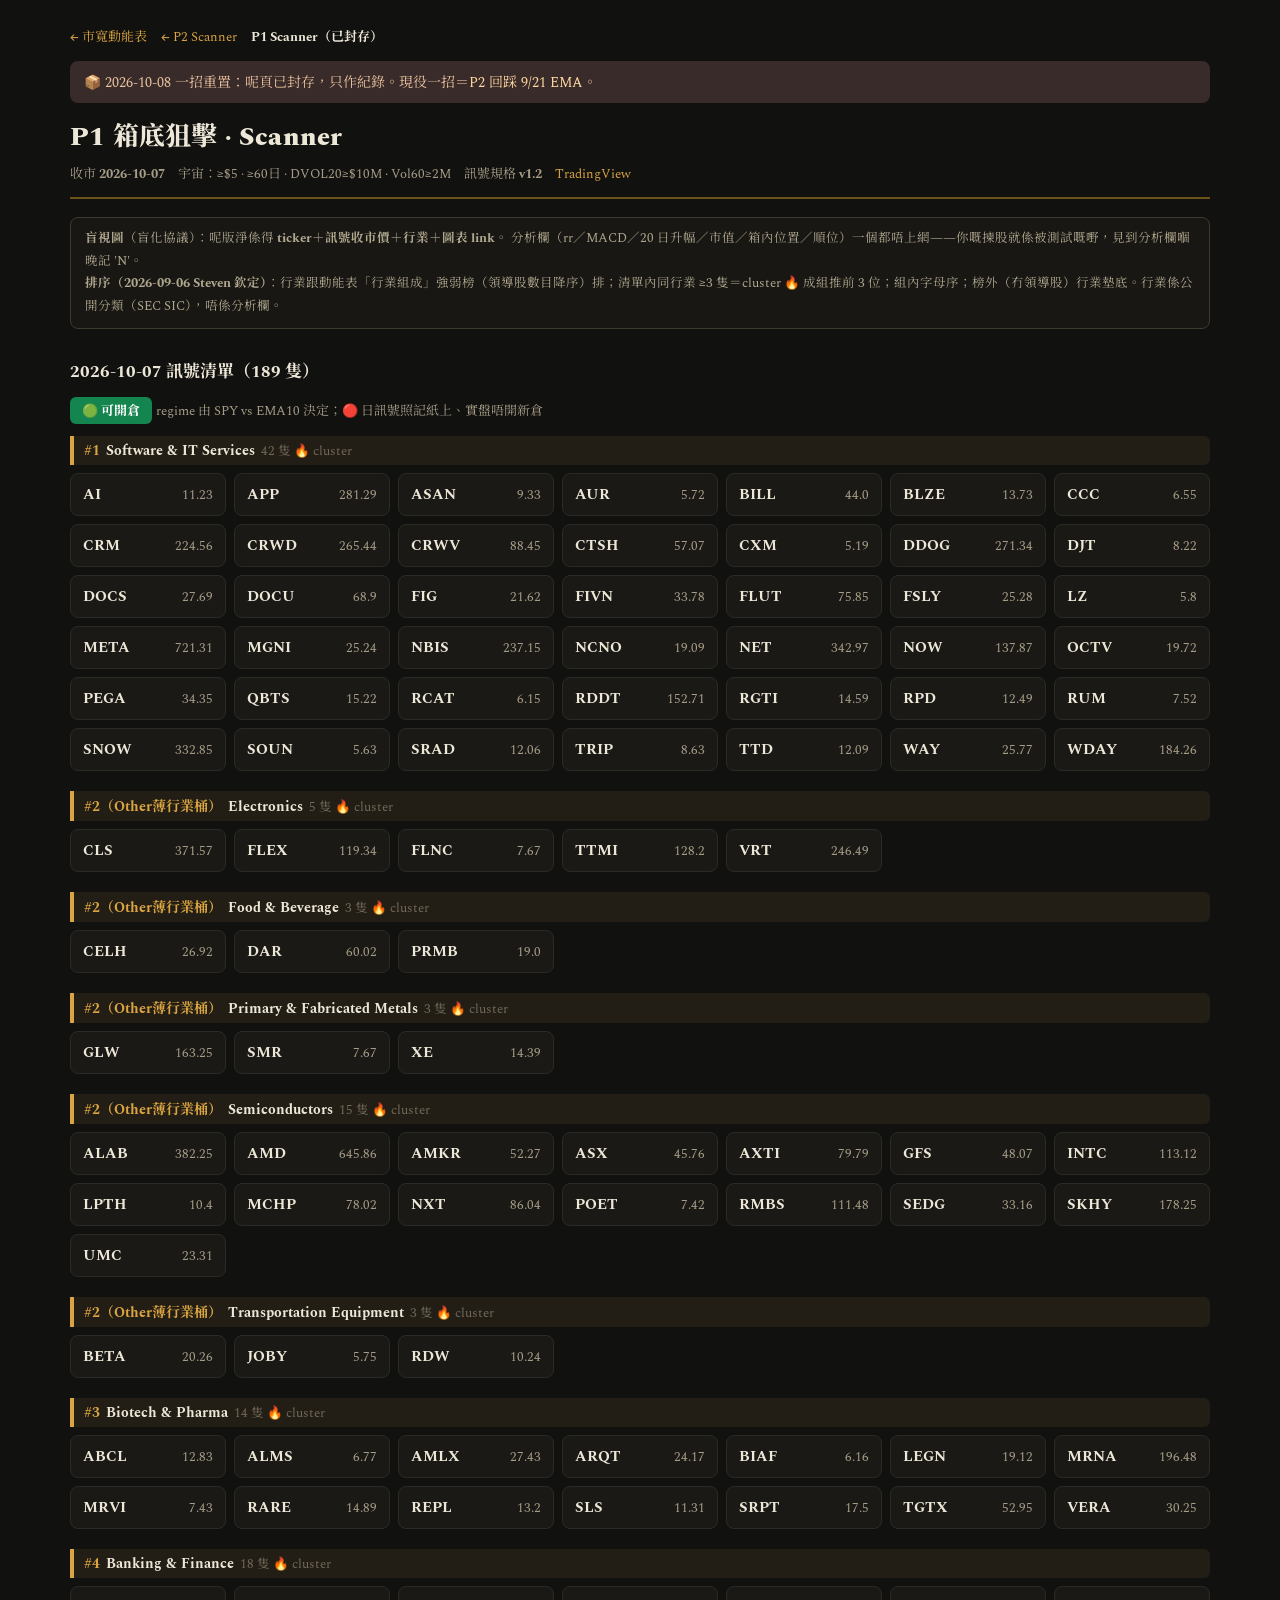
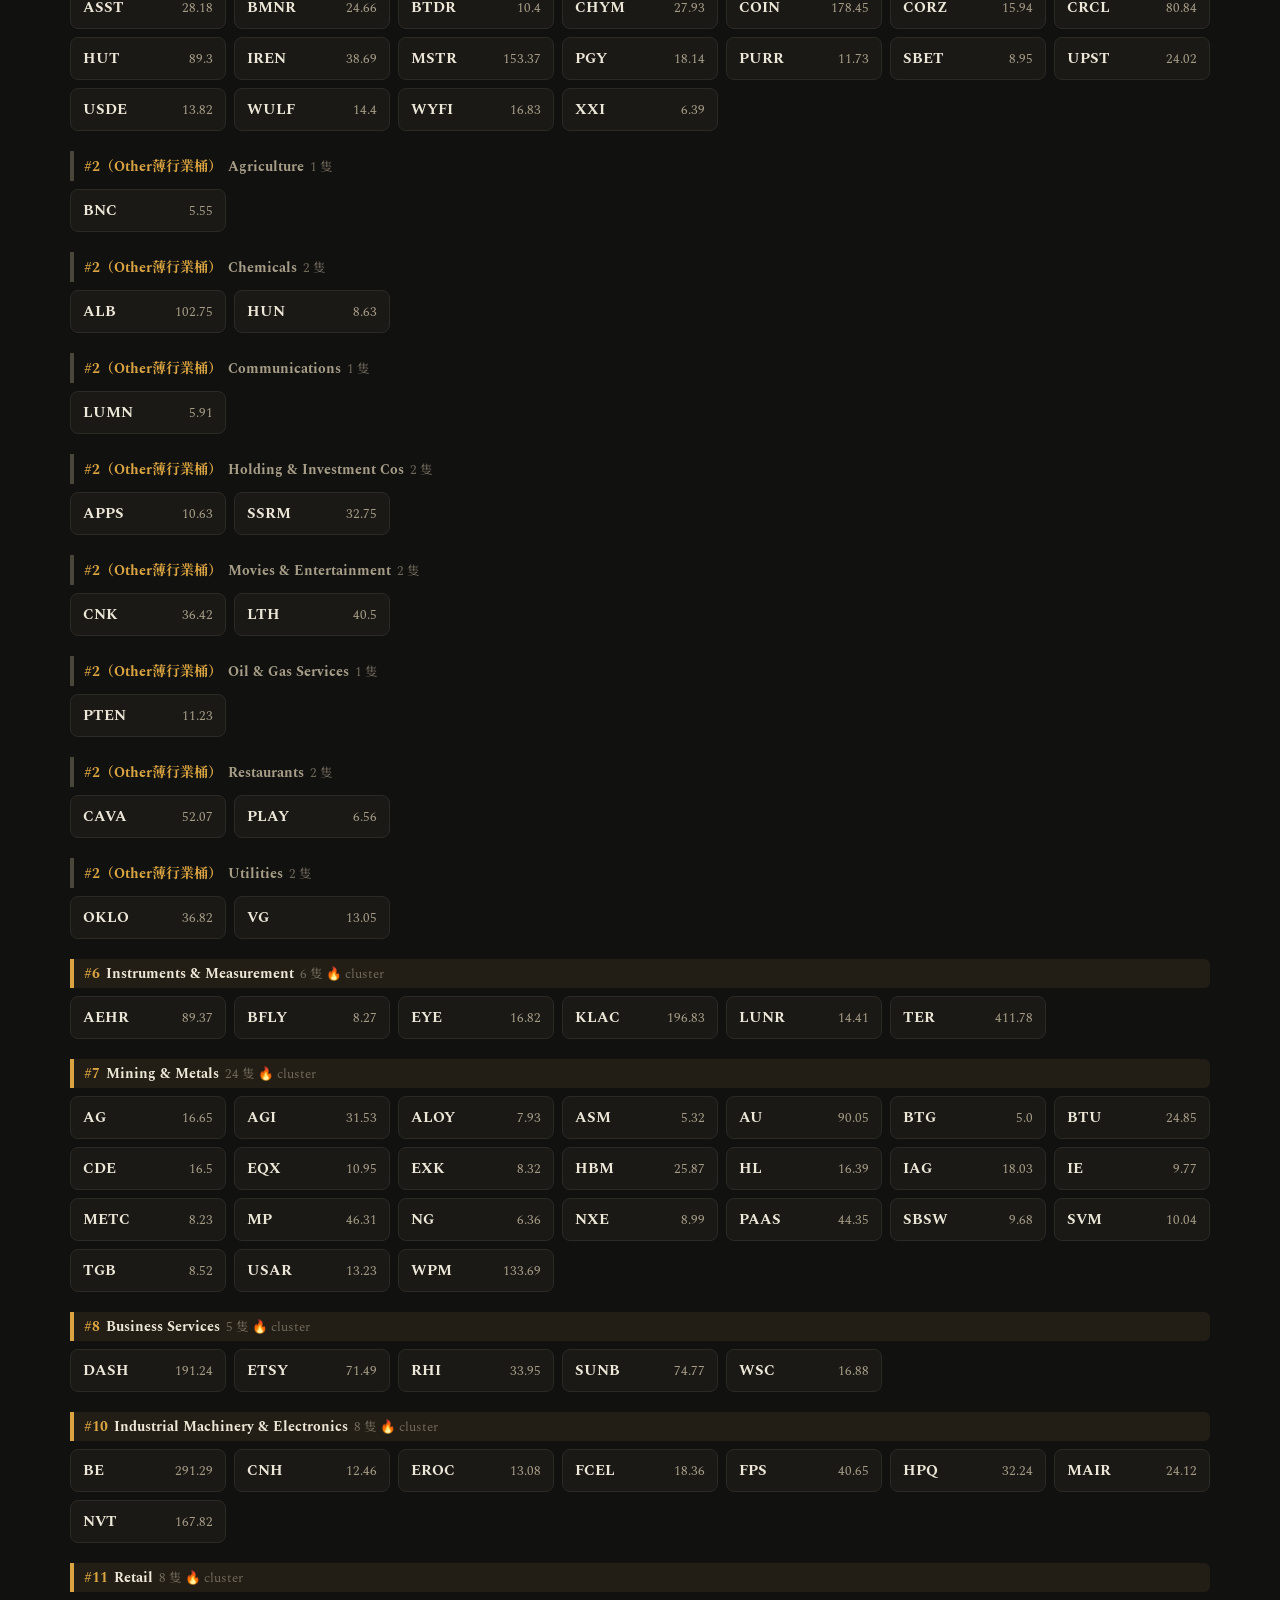
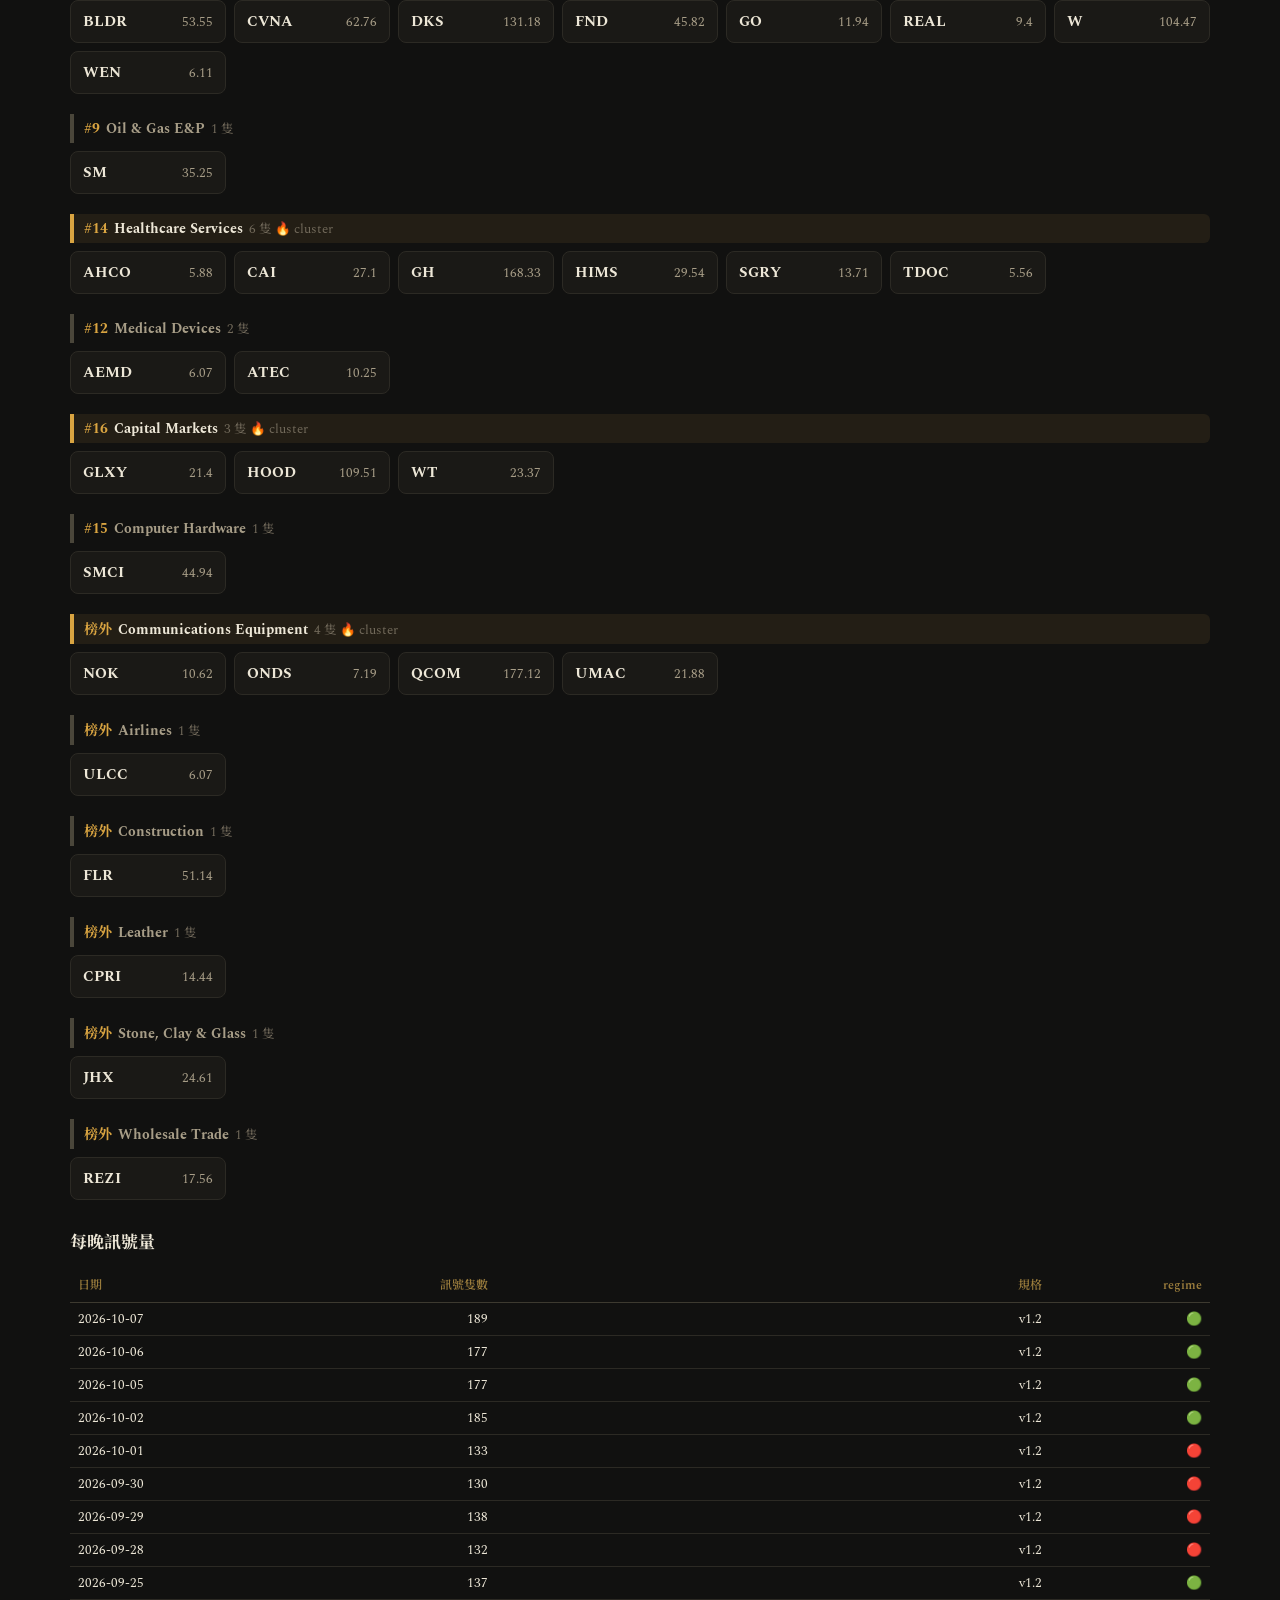
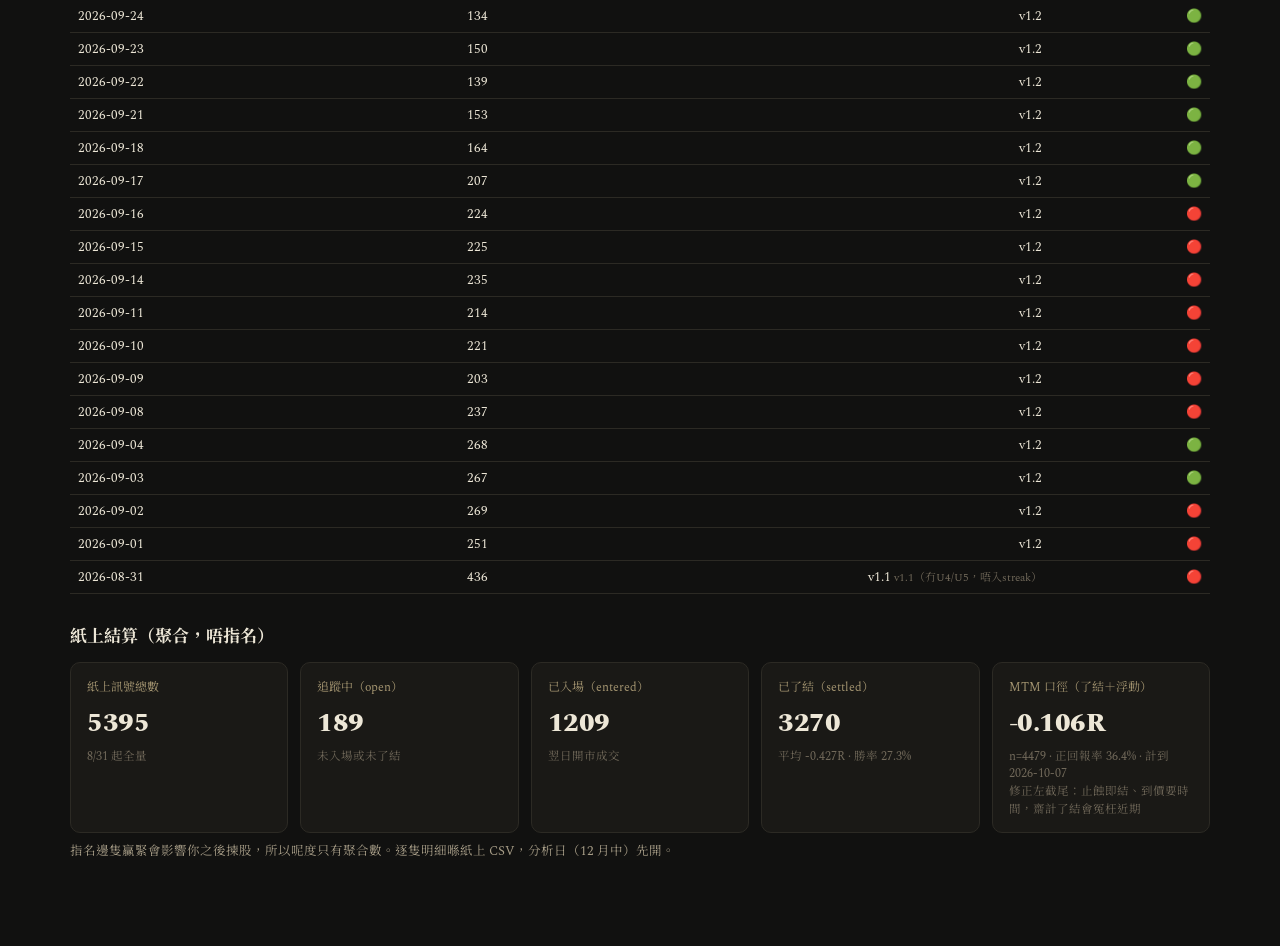
==== commit 300ab30b: "更新 2026-10-09" ====
--- a/p1.html
+++ b/p1.html
@@ -11,7 +11,7 @@
 </head>
 <body>
 
-<div class="nav"><a href="index.html">← 市寬動能表</a><a href="pool.html">← 可交易池</a><span class="here">P1 Scanner</span><a href="p2.html">P2 Scanner →</a></div>
+<div class="nav"><a href="index.html">← 市寬動能表</a><a href="p2.html">← P2 Scanner</a><span class="here">P1 Scanner（已封存）</span></div><div style="background:#3a2b2b;color:#e8c39e;padding:10px 14px;border-radius:8px;margin:12px 0;font-size:14px">📦 2026-10-08 一招重置：呢頁已封存，只作紀錄。現役一招＝<a href="p2.html" style="color:#ffd9a0">P2 回踩 9/21 EMA</a>。</div>
 
 <h1>P1 箱底狙擊 · Scanner</h1>
 <div class="sub" id="subline"></div>
--- a/theme.css
+++ b/theme.css
@@ -118,3 +118,28 @@
   #dailytbl th, #dailytbl td{ padding:6px 3px; font-size:12.5px; }
   #dailytbl th{ font-size:11px; padding:6px 2px; }
 }
+
+/* 【2026-10-01 v2】轉勢雷達——中等版：比 compact 大返 ~20%，手機保持 2×2 一屏睇晒（Steven 裁決：一開望到成個框） */
+.radar{ margin:12px 0 8px; padding:11px 14px; border:1px solid rgba(201,162,39,.35); border-radius:10px; background:rgba(255,255,255,.02); }
+.radar-head{ font-weight:700; letter-spacing:.5px; margin-bottom:8px; color:var(--gold,#c9a227); font-size:15px; line-height:1.55; }
+.radar-verdict{ font-weight:400; margin-left:8px; color:var(--fg,#e8e2d5); opacity:.9; font-size:14px; }
+.radar-row{ display:grid; grid-template-columns:repeat(auto-fit,minmax(150px,1fr)); gap:7px; }
+.rl{ display:flex; align-items:center; gap:8px; padding:7px 9px; border-radius:8px; background:rgba(255,255,255,.02); opacity:.55; }
+.rl .dot{ width:11px; height:11px; border-radius:50%; background:#555; flex:none; }
+.rl.on{ opacity:1; }
+.rl.on .dot{ background:var(--up,#4cc07e); box-shadow:0 0 8px var(--up,#4cc07e); }
+.rl.confirm .dot{ background:var(--gold,#c9a227); box-shadow:0 0 10px var(--gold,#c9a227); }
+.rl-name{ font-size:13px; font-weight:600; line-height:1.35; }
+.rl-sub{ font-size:11px; opacity:.7; margin-top:2px; line-height:1.35; }
+
+/* ---- 2026-10-02 Qullamaggie 市場濾網（SPY 10/20 三色帶）---- */
+.qqf{ margin:12px 0 8px; padding:11px 14px; border:1px solid rgba(217,164,65,.35); border-radius:10px; background:rgba(255,255,255,.02); }
+.qqf-head{ font-weight:700; letter-spacing:.5px; color:var(--gold); font-size:15px; line-height:1.55; margin-bottom:8px; }
+.qqf-pill{ font-size:12px; font-weight:600; margin-left:8px; padding:2px 8px; border-radius:20px; vertical-align:2px; }
+.qqf-pill.g{ background:rgba(76,192,126,.15); color:#7fd7a6; }
+.qqf-pill.y{ background:rgba(217,164,65,.15); color:var(--gold2); }
+.qqf-pill.r{ background:rgba(224,101,82,.15); color:#f09685; }
+.qqf-svg{ display:block; }
+.qqf-find{ font-size:12.5px; line-height:1.7; color:var(--tx); margin-top:8px; padding:6px 9px; background:rgba(217,164,65,.07); border-left:2.5px solid var(--gold); border-radius:0 6px 6px 0; }
+.qqf-find b{ color:var(--gold); }
+.qqf-note{ font-size:11px; line-height:1.6; color:var(--tx3); margin-top:7px; }
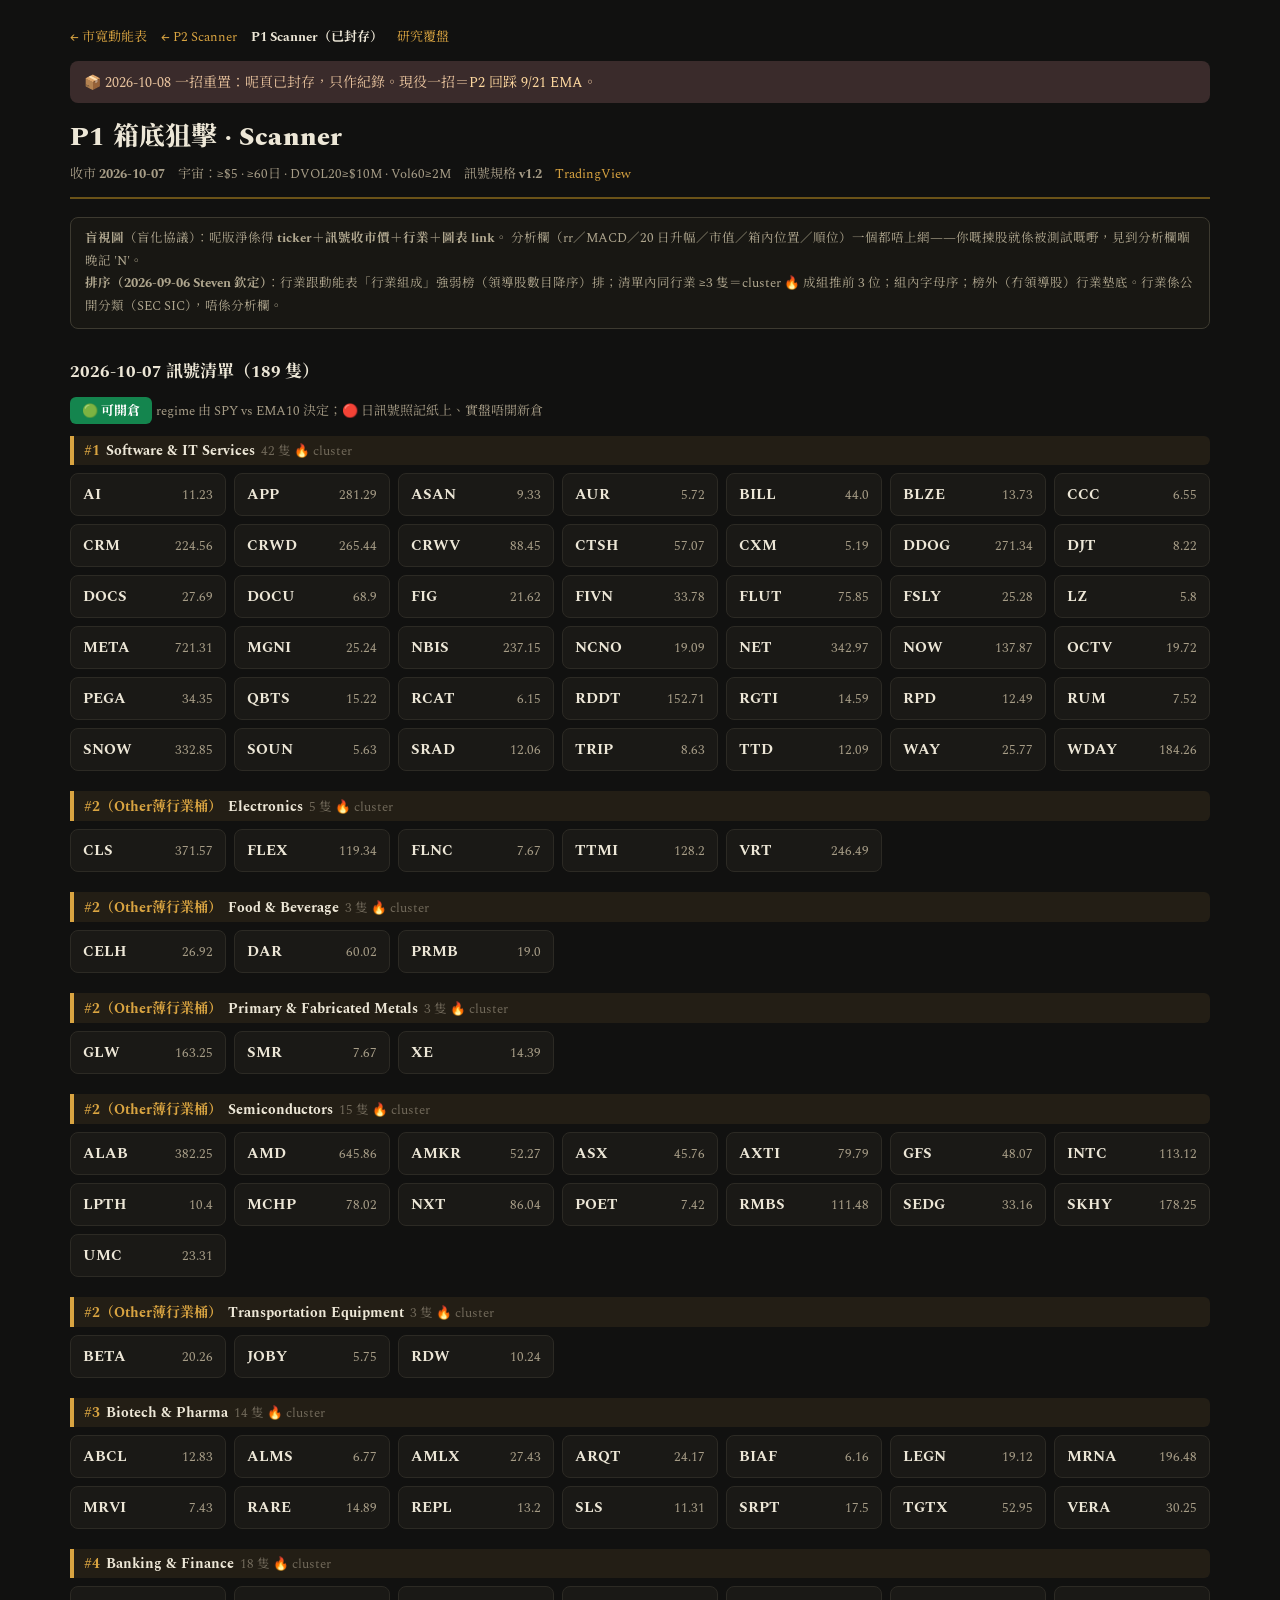
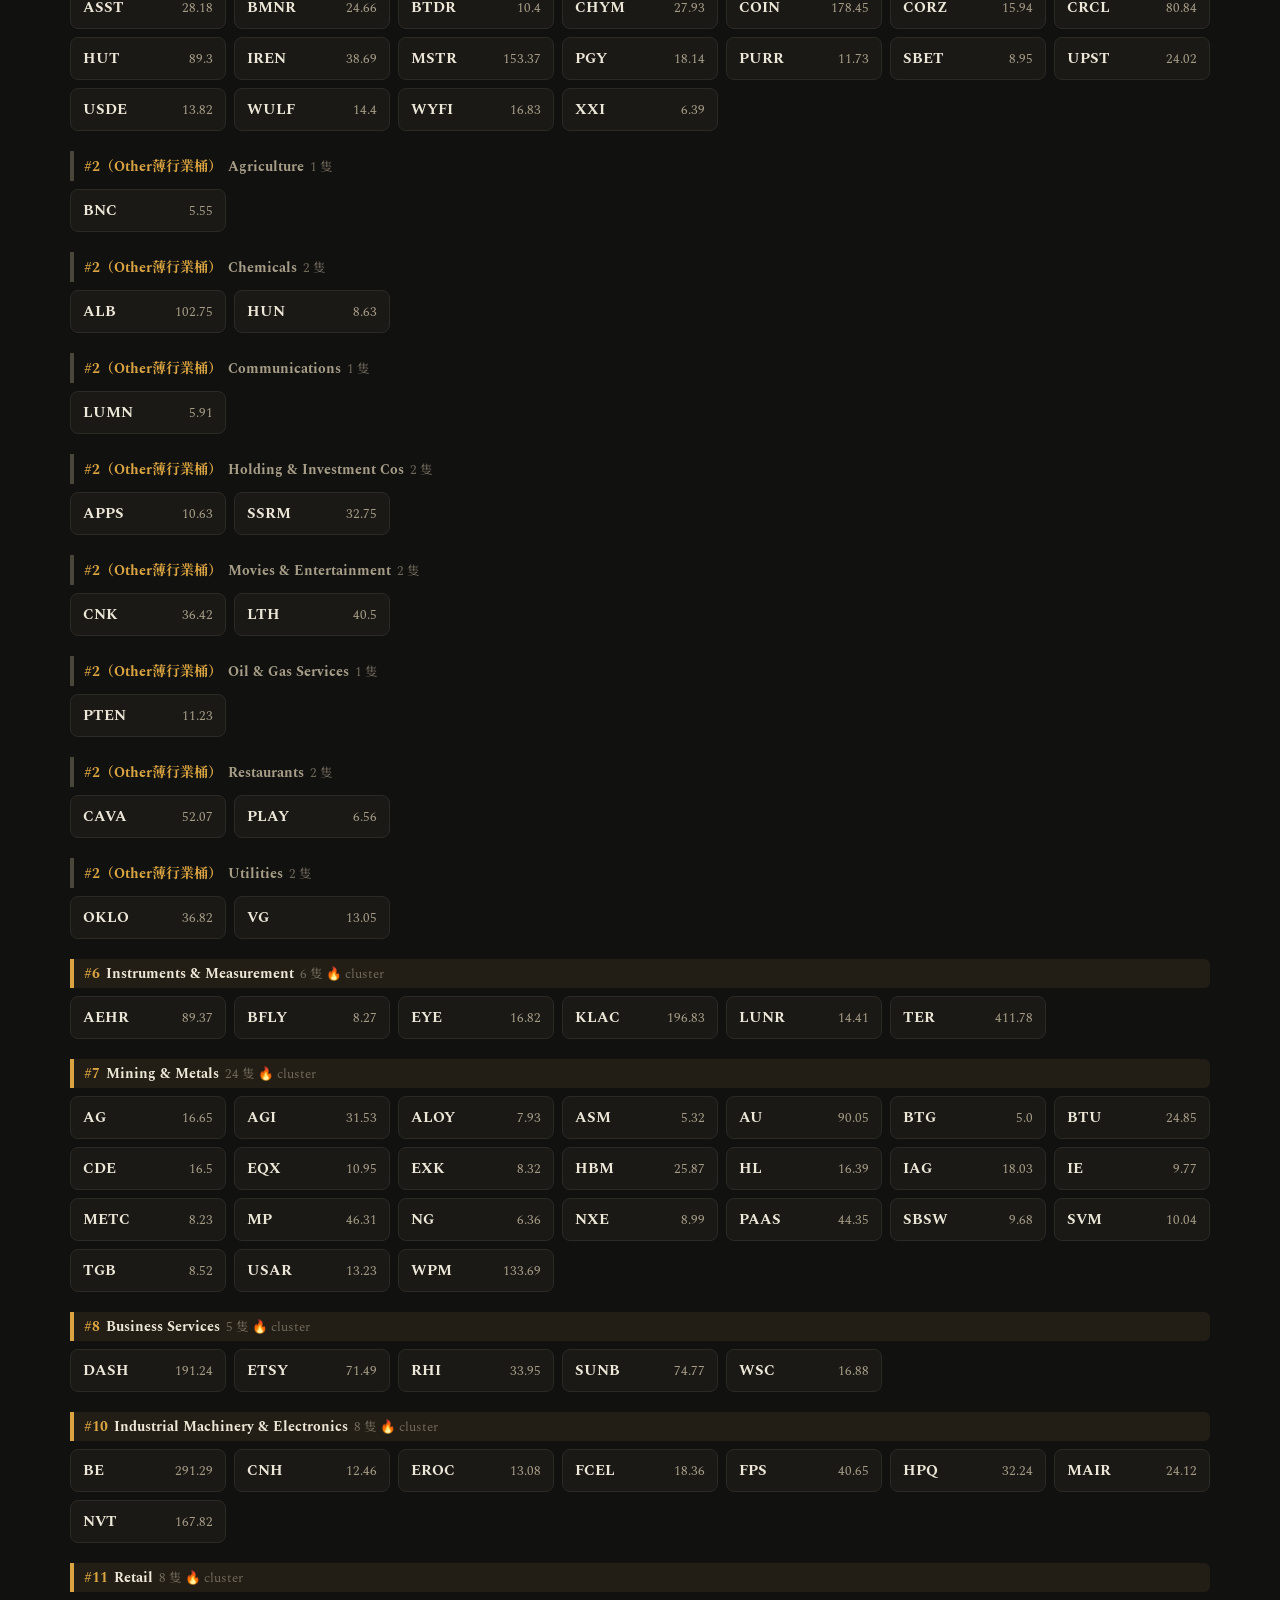
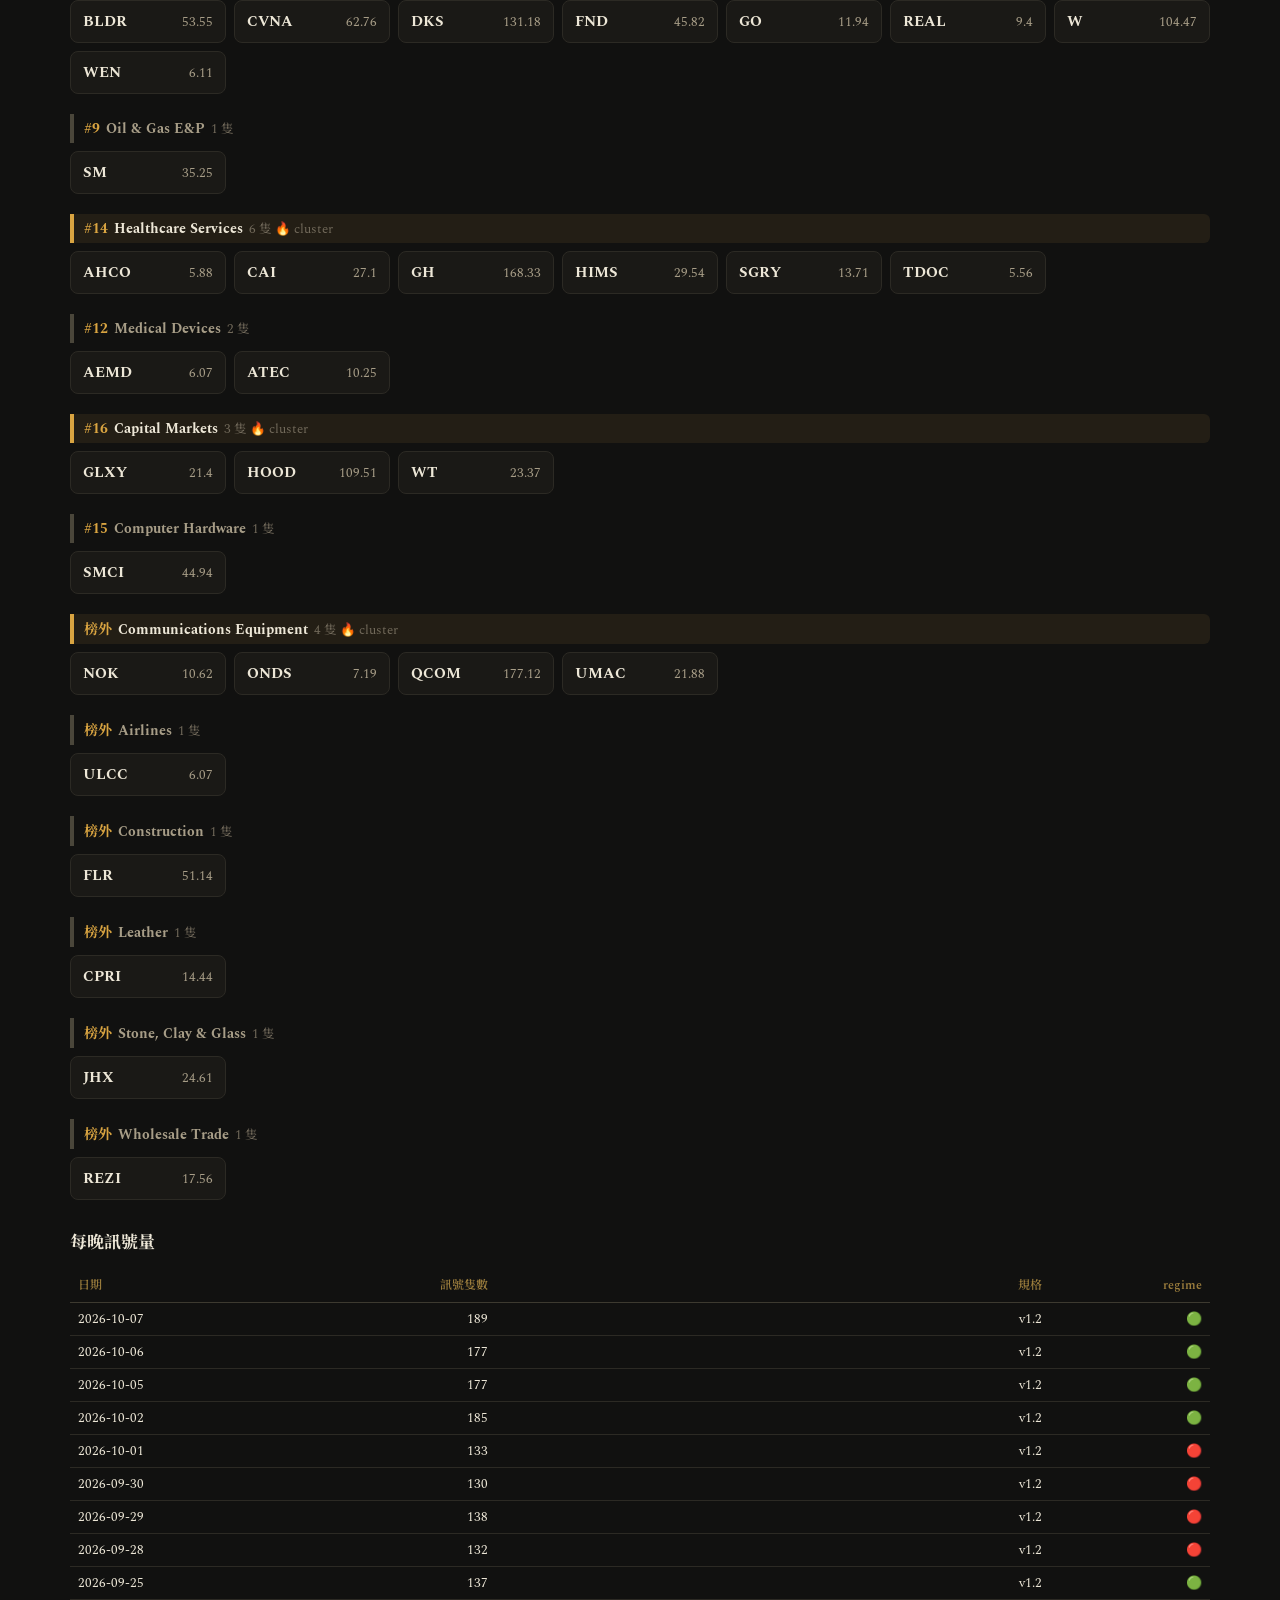
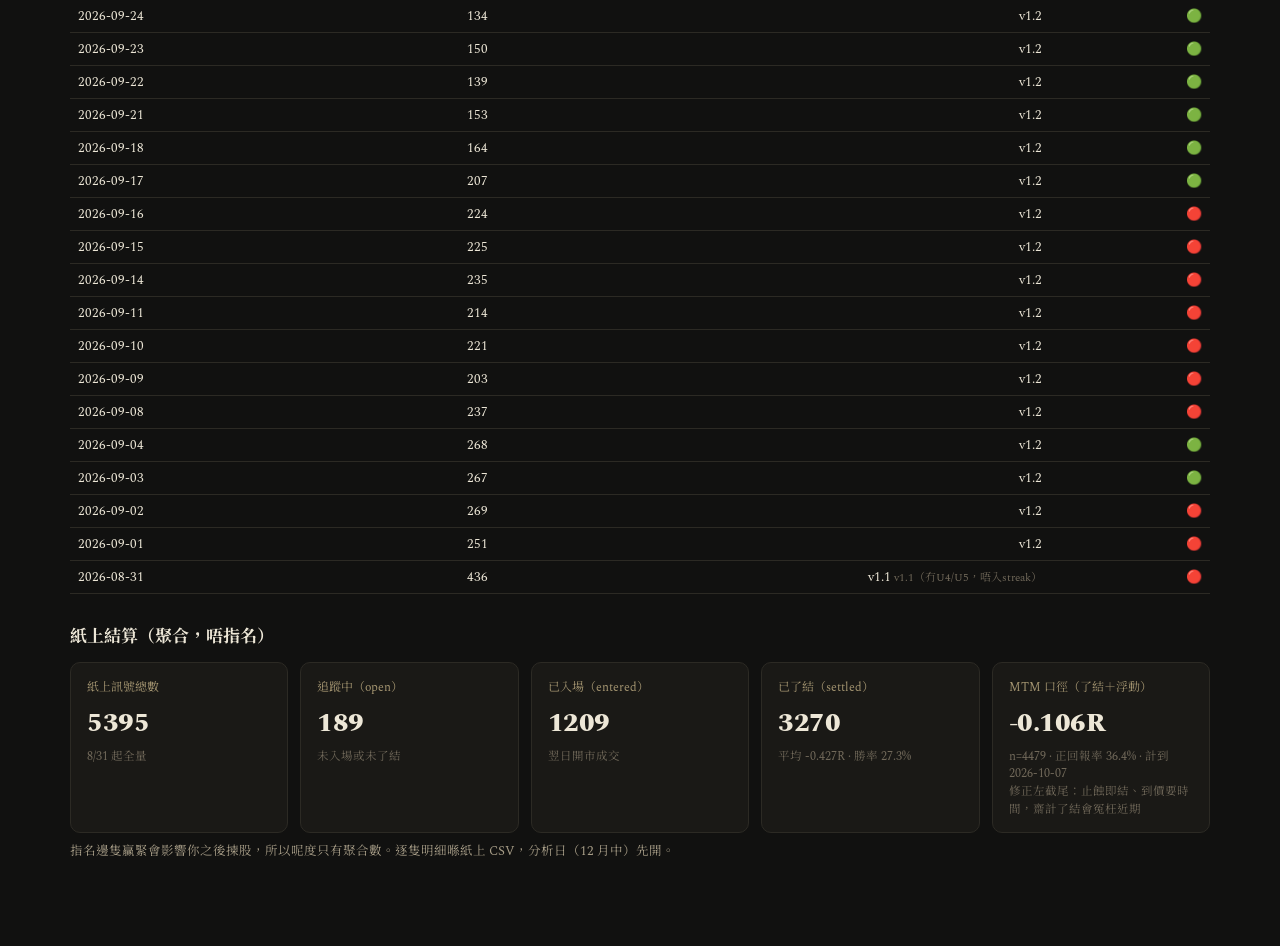
==== commit eac0ab33: "新增三份研究覆盤" ====
--- a/p1.html
+++ b/p1.html
@@ -11,7 +11,7 @@
 </head>
 <body>
 
-<div class="nav"><a href="index.html">← 市寬動能表</a><a href="p2.html">← P2 Scanner</a><span class="here">P1 Scanner（已封存）</span></div><div style="background:#3a2b2b;color:#e8c39e;padding:10px 14px;border-radius:8px;margin:12px 0;font-size:14px">📦 2026-10-08 一招重置：呢頁已封存，只作紀錄。現役一招＝<a href="p2.html" style="color:#ffd9a0">P2 回踩 9/21 EMA</a>。</div>
+<div class="nav"><a href="index.html">← 市寬動能表</a><a href="p2.html">← P2 Scanner</a><span class="here">P1 Scanner（已封存）</span><a href="research.html">研究覆盤</a></div><div style="background:#3a2b2b;color:#e8c39e;padding:10px 14px;border-radius:8px;margin:12px 0;font-size:14px">📦 2026-10-08 一招重置：呢頁已封存，只作紀錄。現役一招＝<a href="p2.html" style="color:#ffd9a0">P2 回踩 9/21 EMA</a>。</div>
 
 <h1>P1 箱底狙擊 · Scanner</h1>
 <div class="sub" id="subline"></div>
--- a/theme.css
+++ b/theme.css
@@ -143,3 +143,74 @@
 .qqf-find{ font-size:12.5px; line-height:1.7; color:var(--tx); margin-top:8px; padding:6px 9px; background:rgba(217,164,65,.07); border-left:2.5px solid var(--gold); border-radius:0 6px 6px 0; }
 .qqf-find b{ color:var(--gold); }
 .qqf-note{ font-size:11px; line-height:1.6; color:var(--tx3); margin-top:7px; }
+
+
+/* ---- 研究覆盤（2026-11-04）：可展開研究檔案＋長文閱讀 ---- */
+a:focus-visible, summary:focus-visible{ outline:2px solid var(--gold2); outline-offset:4px; border-radius:3px; }
+.prose{ max-width:75ch; }
+.prose p{ font-size:16px; line-height:1.75; margin:10px 0; }
+.prose h3{ font-size:15px; color:var(--gold2); margin:22px 0 6px; }
+.research-hero{ padding:22px 0 18px; border-bottom:1px solid var(--line2); margin-bottom:18px; }
+.research-quote{ max-width:27ch; font-size:26px; line-height:1.55; font-weight:800; color:var(--gold2); letter-spacing:.1px; }
+.research-cards .card{ min-height:142px; }
+.research-cards .val.small{ font-size:20px; line-height:1.35; letter-spacing:0; }
+.research-cards .sub2{ font-size:12px; line-height:1.55; margin-top:10px; }
+.research-jump{ display:flex; flex-wrap:wrap; gap:8px 20px; padding:12px 0 18px; border-bottom:1px solid var(--line); }
+.research-jump a{ min-height:44px; display:inline-flex; align-items:center; font-size:14px; font-weight:700; }
+.study{ border-top:1px solid var(--line2); background:rgba(255,255,255,.012); }
+.study:last-of-type{ border-bottom:1px solid var(--line2); }
+.study>summary{ min-height:72px; padding:16px 12px; cursor:pointer; list-style:none; display:grid; grid-template-columns:38px minmax(0,1fr) auto; gap:12px; align-items:center; transition:background-color .18s ease-out; }
+.study>summary::-webkit-details-marker{ display:none; }
+.study>summary:hover{ background:#1e1d19; }
+.study-no{ color:var(--golddim); font-size:14px; font-weight:700; font-variant-numeric:tabular-nums; }
+.study-title{ font-size:17px; font-weight:800; line-height:1.45; }
+.study-title small{ display:block; color:var(--tx2); font-size:12.5px; font-weight:400; margin-top:3px; }
+.study-status{ color:var(--gold2); font-size:12px; line-height:1.45; text-align:right; max-width:180px; }
+.study-status::after{ content:'＋'; color:var(--tx2); font-size:18px; margin-left:12px; }
+.study[open]>summary .study-status::after{ content:'−'; }
+.study-body{ padding:2px 62px 24px 62px; }
+.study-body .report-link{ display:inline-flex; align-items:center; min-height:44px; margin-top:12px; font-size:13px; font-weight:700; }
+.verdict{ border-top:1px solid var(--line); border-bottom:1px solid var(--line); padding:12px 0; color:var(--tx); }
+.table-scroll{ overflow-x:auto; margin:12px 0; }
+.research-table{ font-size:13px; min-width:0; width:100%; }
+.research-table th, .research-table td{ text-align:left; padding:8px 10px; white-space:normal; line-height:1.5; }
+.research-table td:not(:first-child){ font-variant-numeric:tabular-nums; }
+.research-list{ padding-left:22px; font-size:15px; line-height:1.8; }
+.research-list li{ margin:7px 0; }
+.letter{ border-left:2px solid var(--gold); padding:4px 0 4px 22px; margin:18px 0 26px; }
+.letter-lead{ color:var(--gold2); font-size:21px !important; font-weight:800; line-height:1.6 !important; }
+.letter blockquote{ margin:20px 0; padding:16px 18px; background:var(--card); border:1px solid var(--line); border-radius:8px; color:var(--gold2); font-size:18px; line-height:1.75; font-weight:700; }
+.glossary{ border-top:1px solid var(--line2); }
+.glossary details{ border-bottom:1px solid var(--line); }
+.glossary summary{ min-height:52px; display:flex; align-items:center; cursor:pointer; list-style:none; padding:10px 6px; color:var(--tx); font-size:15px; font-weight:700; }
+.glossary summary::-webkit-details-marker{ display:none; }
+.glossary summary::after{ content:'＋'; margin-left:auto; color:var(--golddim); font-size:17px; }
+.glossary details[open] summary::after{ content:'−'; }
+.glossary summary:hover{ color:var(--gold2); }
+.glossary p{ max-width:75ch; color:var(--tx2); font-size:15px; line-height:1.75; padding:0 28px 16px 6px; }
+.action-grid{ display:grid; grid-template-columns:repeat(2,minmax(0,1fr)); gap:32px; margin-top:12px; }
+.action-grid section{ border-top:2px solid var(--golddim); padding-top:8px; }
+.action-grid h3{ font-size:16px; color:var(--gold2); }
+.research-footnote{ color:var(--tx2); border-top:1px solid var(--line2); margin-top:34px; padding-top:16px; font-size:12.5px; line-height:1.8; }
+.research-update{ margin:12px 0 16px; }
+.research-update a{ font-weight:800; margin-left:6px; }
+@media (max-width:640px){
+  .research-quote{ font-size:22px; max-width:24ch; }
+  .cards.research-cards{ grid-template-columns:1fr; }
+  .research-cards .card{ min-height:0; }
+  .research-cards .val.small{ font-size:18px; }
+  .study>summary{ grid-template-columns:28px minmax(0,1fr); gap:8px; padding:14px 8px; }
+  .study-status{ grid-column:2; text-align:left; max-width:none; }
+  .study-status::after{ float:right; }
+  .study-body{ padding:2px 10px 22px 36px; }
+  .prose p{ font-size:15.5px; }
+  .research-table{ min-width:0; width:100%; font-size:12px; }
+  .research-table th, .research-table td{ padding:7px 5px; overflow-wrap:anywhere; }
+  .letter{ padding-left:16px; }
+  .letter-lead{ font-size:19px !important; }
+  .letter blockquote{ font-size:16px; padding:14px; }
+  .action-grid{ grid-template-columns:1fr; gap:20px; }
+}
+@media (prefers-reduced-motion:reduce){
+  .study>summary{ transition:none; }
+}
